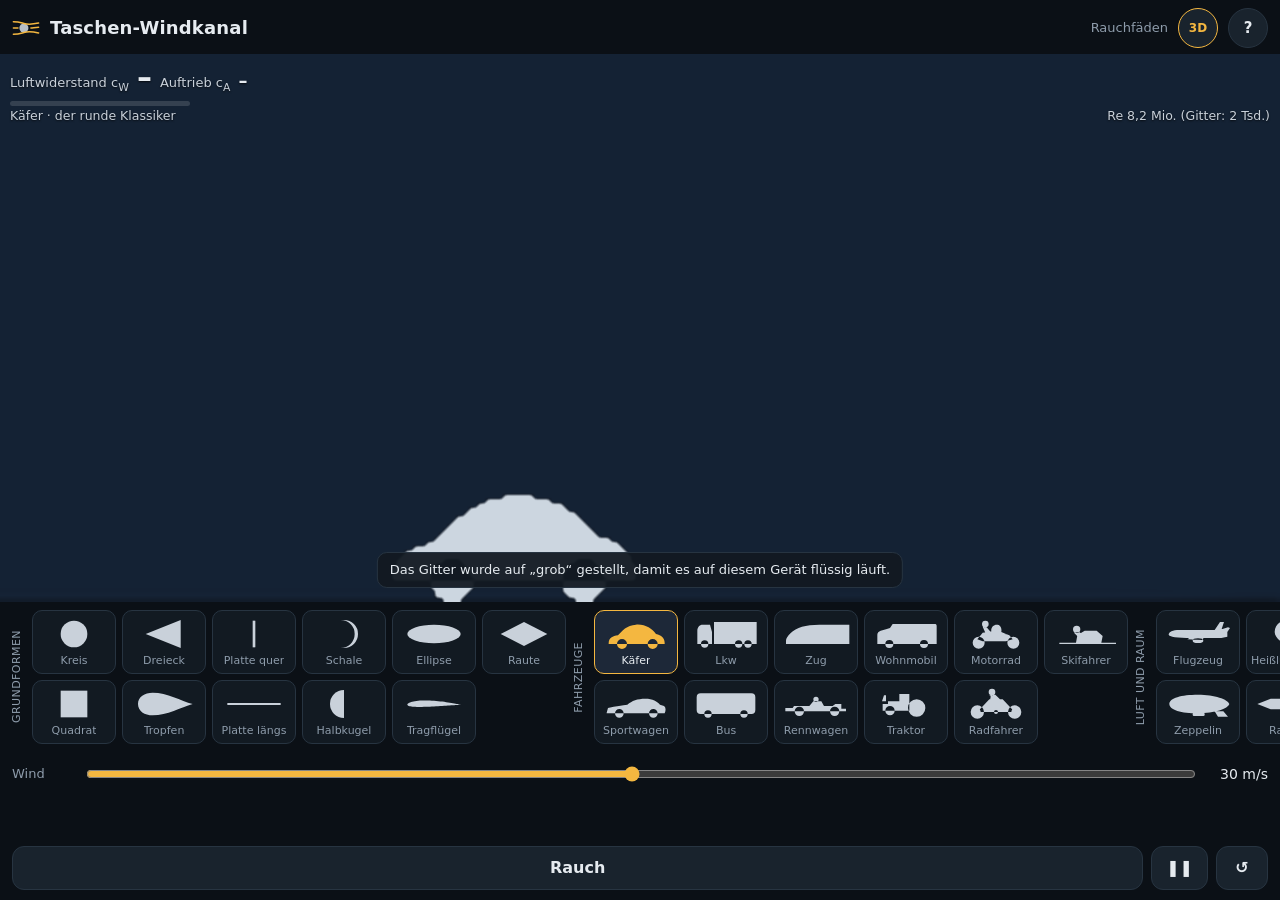
==== index.html @ af0b0d5a "Taschen-Windkanal: Strömung um 53 Beispielformen im Browser des Handys (Fassung 1) - Lattice-Boltzma" ====
<!doctype html>
<html lang="de">
<head>
<meta charset="utf-8">
<meta name="viewport" content="width=device-width, initial-scale=1, viewport-fit=cover, user-scalable=no">
<meta name="theme-color" content="#0b1016">
<meta name="apple-mobile-web-app-capable" content="yes">
<meta name="apple-mobile-web-app-status-bar-style" content="black-translucent">
<meta name="mobile-web-app-capable" content="yes">
<link rel="manifest" href="manifest.webmanifest">
<link rel="icon" href="icon.svg" type="image/svg+xml">
<link rel="apple-touch-icon" href="icon-180.png">
<title>Taschen-Windkanal</title>
<meta name="description" content="Windkanal fürs Handy: Strömung um Autos, Tiere, Flugzeuge und eigene Formen, gerechnet auf der Grafikkarte des Handys.">
<style>
:root {
  --panel: #121a22; --panel-2: #19232d; --line: #273441; --text: #e6ebf0; --muted: #8e9cab;
  --wind: #f4b740; --wind-ink: #2a1d05; --stage: #0b1016;
  --font: Bahnschrift, "DIN Alternate", "Barlow", "Segoe UI", system-ui, -apple-system, sans-serif;
  color-scheme: dark;
}
* { box-sizing: border-box; -webkit-tap-highlight-color: transparent; }
[hidden] { display: none !important; }
html, body { margin: 0; height: 100%; }
body {
  display: flex; flex-direction: column; background: var(--stage); color: var(--text);
  font: 400 15px/1.35 var(--font); font-variant-numeric: tabular-nums; overflow: hidden;
  padding: env(safe-area-inset-top) env(safe-area-inset-right) env(safe-area-inset-bottom) env(safe-area-inset-left);
  touch-action: manipulation;
}
button, input { font: inherit; color: inherit; }
button { cursor: pointer; }
:focus-visible { outline: 2px solid var(--wind); outline-offset: 2px; }

#top { display: flex; align-items: center; gap: 10px; padding: 8px 12px 6px; flex: none; }
.logo { width: 28px; height: 28px; color: #c9d1da; flex: none; }
#top h1 { margin: 0; font-size: 18px; font-weight: 600; letter-spacing: .01em; flex: 1; white-space: nowrap; }
.legend { color: var(--muted); font-size: 13px; white-space: nowrap; }
@media (max-width: 430px) { .legend { display: none; } }
.iconbtn { width: 40px; height: 40px; border-radius: 50%; border: 1px solid var(--line); background: var(--panel-2); display: grid; place-items: center; font-weight: 600; padding: 0; }
#btn3d { font-size: 12px; color: var(--wind); border-color: var(--wind); }

#stage { position: relative; flex: 1 1 auto; min-height: 150px; max-height: calc(100vw / 1.05); background: #0d141b; }
#gl { position: absolute; inset: 0; width: 100%; height: 100%; display: block; touch-action: none; }
#hud { position: absolute; left: 10px; top: 8px; right: 10px; pointer-events: none; text-shadow: 0 1px 2px rgba(0,0,0,.7); }
.hudrow { display: flex; align-items: baseline; gap: 8px; flex-wrap: wrap; }
.hudrow .lbl { color: #c9d1da; font-size: 13px; }
.hudrow b { font-size: 30px; font-weight: 600; line-height: 1; }
.hudrow b.small { font-size: 18px; }
.hudrow.sub { font-size: 12.5px; color: #c9d1da; margin-top: 2px; justify-content: space-between; }
#gauge { height: 5px; width: 180px; max-width: 48%; background: rgba(255,255,255,.14); border-radius: 3px; margin-top: 6px; overflow: hidden; }
#gauge i { display: block; height: 100%; width: 0; background: linear-gradient(90deg, #4fc3f7, var(--wind) 60%, #ef6c57); transition: width .4s; }
#drawbar { position: absolute; left: 10px; right: 10px; top: 8px; display: flex; gap: 8px; align-items: center; background: rgba(18,26,34,.9); border: 1px solid var(--line); border-radius: 12px; padding: 8px 10px; font-size: 13px; }
#drawbar span { flex: 1; color: #c9d1da; }
#toast { position: absolute; left: 50%; bottom: 14px; transform: translate(-50%, 20px); background: rgba(18,26,34,.95); border: 1px solid var(--line); border-radius: 10px; padding: 8px 12px; font-size: 13px; opacity: 0; transition: .25s; pointer-events: none; max-width: 90%; }
#toast.show { opacity: 1; transform: translate(-50%, 0); }

#gallery { flex: 0 1 auto; display: grid; grid-auto-flow: column; grid-template-rows: repeat(2, 64px); grid-auto-columns: max-content; gap: 6px; overflow-x: auto; overflow-y: hidden; padding: 8px 10px 6px; scrollbar-width: none; -webkit-overflow-scrolling: touch; align-content: start; }
@media (min-height: 760px) and (orientation: portrait) { #gallery { grid-template-rows: repeat(3, 64px); } }
#gallery::-webkit-scrollbar { display: none; }
#gallery .grp { grid-row: 1 / -1; writing-mode: vertical-rl; transform: rotate(180deg); color: var(--muted); font-size: 11px; letter-spacing: .04em; text-transform: uppercase; align-self: center; justify-self: center; width: 16px; }
#gallery button { width: 84px; height: 64px; border-radius: 10px; border: 1px solid var(--line); background: var(--panel); display: flex; flex-direction: column; align-items: center; justify-content: center; gap: 2px; padding: 4px 4px 3px; }
#gallery button svg { width: 70px; height: 36px; fill: #c9d1da; }
#gallery button span { font-size: 11px; color: var(--muted); white-space: nowrap; overflow: hidden; text-overflow: ellipsis; max-width: 100%; }
#gallery button[aria-pressed="true"] { border-color: var(--wind); background: #1d2838; }
#gallery button[aria-pressed="true"] svg { fill: var(--wind); }
#gallery button[aria-pressed="true"] span { color: var(--text); }
#gallery button.malen svg { width: 26px; height: 26px; margin: 5px 0 3px; }

#ctl { flex: none; padding: 4px 12px 10px; display: grid; gap: 6px; }
.row { display: flex; align-items: center; gap: 10px; }
.row label, .row > span:first-child { width: 64px; color: var(--muted); font-size: 13px; flex: none; }
.row .val { width: 62px; text-align: right; font-size: 14px; flex: none; }
input[type=range] { flex: 1; accent-color: var(--wind); height: 40px; margin: 0; }
.btns { display: flex; gap: 8px; }
.btns button { height: 44px; min-width: 52px; border-radius: 12px; border: 1px solid var(--line); background: var(--panel-2); font-size: 16px; font-weight: 600; padding: 0 14px; }
.btns button.wide { flex: 1; }
button.primary { background: var(--wind); color: var(--wind-ink); border: 0; border-radius: 10px; padding: 8px 14px; font-weight: 600; }
button.ghost { background: transparent; border: 1px solid var(--line); border-radius: 10px; padding: 8px 12px; }
.seg { display: inline-flex; border: 1px solid var(--line); border-radius: 10px; overflow: hidden; }
.seg button { border: 0; background: var(--panel-2); padding: 0 16px; height: 44px; }
.seg button[aria-pressed="true"] { background: var(--wind); color: var(--wind-ink); font-weight: 600; }

dialog { background: var(--panel); color: var(--text); border: 1px solid var(--line); border-radius: 14px; max-width: min(92vw, 520px); padding: 18px 18px 14px; }
dialog::backdrop { background: rgba(0,0,0,.6); }
dialog h2 { margin: 0 0 8px; font-size: 18px; outline: none; }
dialog { max-height: 90vh; overflow: auto; }
dialog p { margin: 8px 0; font-size: 14px; color: #c9d1da; }
dialog p.muted { color: var(--muted); font-size: 13px; }
dialog a { color: var(--wind); }
dialog .row { margin: 10px 0; }
dialog #helpClose { margin-top: 8px; width: 100%; height: 44px; }

#fatal { position: fixed; inset: 0; display: grid; place-content: center; background: var(--stage); padding: 24px; text-align: center; }

@media (orientation: landscape) and (max-height: 560px) {
  body { display: grid; grid-template-columns: 1fr 312px; grid-template-rows: auto 1fr auto; grid-template-areas: "top top" "stage gallery" "stage ctl"; }
  #top { grid-area: top; padding: 4px 12px; }
  #stage { grid-area: stage; min-height: 0; }
  #gallery { grid-area: gallery; display: flex; flex-wrap: wrap; overflow-y: auto; overflow-x: hidden; align-content: flex-start; min-height: 0; padding: 6px 8px; }
  #gallery .grp { display: none; }
  #gallery button { width: 92px; height: 60px; flex: none; }
  #stage { max-height: none; }
  #ctl { grid-area: ctl; padding-bottom: 8px; }
}

</style>
</head>
<body>
<header id="top">
  <svg class="logo" viewBox="0 0 40 40" aria-hidden="true">
    <circle cx="17" cy="20" r="6.5" fill="currentColor" opacity=".9"/>
    <path d="M2 11c8 0 11 1.5 15 2.6S28 15 38 13M2 29c8 0 11-1.5 15-2.6S28 25 38 27M2 20h6.5M27 20c3 0 6-1.2 11-1.2" fill="none" stroke="var(--wind)" stroke-width="2.2" stroke-linecap="round"/>
  </svg>
  <h1>Taschen-Windkanal</h1>
  <span id="legend" class="legend">Rauchfäden</span>
  <button id="btn3d" class="iconbtn" type="button" aria-label="In 3D rechnen (große Fassung)" title="Dieses Handy kann WebGPU: die große Fassung mit 3D-Modellen öffnen" hidden>3D</button>
  <button id="helpBtn" class="iconbtn" type="button" aria-label="Hilfe">?</button>
</header>

<div id="stage">
  <canvas id="gl"></canvas>
  <div id="hud">
    <div class="hudrow"><span class="lbl">Luftwiderstand c<sub>W</sub></span><b id="hudCw">–</b><span class="lbl">Auftrieb c<sub>A</sub></span><b id="hudCa" class="small">–</b></div>
    <div id="gauge" aria-hidden="true"><i></i></div>
    <div class="hudrow sub"><span id="hudName">–</span><span id="hudRe"></span></div>
  </div>
  <div id="drawbar" hidden>
    <span>Mit dem Finger ins Bild malen</span>
    <button id="drawClear" type="button" class="ghost">Löschen</button>
    <button id="drawDone" type="button" class="primary">Fertig</button>
  </div>
  <div id="toast" role="status"></div>
</div>

<div id="gallery" aria-label="Formen"></div>

<div id="ctl">
  <div class="row">
    <label for="speed">Wind</label>
    <input id="speed" type="range" min="1" max="60" step="1" value="30">
    <span id="speedV" class="val">30 m/s</span>
  </div>
  <div class="row" id="angleRow">
    <label for="angle">Neigung</label>
    <input id="angle" type="range" min="-30" max="30" step="1" value="0">
    <span id="angleV" class="val">0°</span>
  </div>
  <div class="btns">
    <button id="modeBtn" type="button" class="wide" aria-label="Darstellung wechseln">Rauch</button>
    <button id="playBtn" type="button" aria-label="Pause">❚❚</button>
    <button id="resetBtn" type="button" aria-label="Neu starten">↺</button>
  </div>
</div>

<dialog id="help">
  <h2 tabindex="-1" autofocus>Taschen-Windkanal</h2>
  <p>Der Wind kommt von links. Du siehst Rauchfäden, Geschwindigkeit, Druck oder Wirbel um die Form. Oben steht der Luftwiderstandsbeiwert c<sub>W</sub>: klein heißt windschnittig (Tropfen ≈ 0,1), groß heißt bremsend (Platte quer ≈ 2). Der Balken zeigt dasselbe als Maß.</p>
  <p>Gerechnet wird eine ebene Strömung (ein Querschnitt) mit der Lattice-Boltzmann-Methode auf der Grafikkarte deines Handys: wirkliche Zähigkeit der Luft, Wirbel kleiner als eine Zelle nach Smagorinsky. Die Beiwerte sind auf die Stirnhöhe bezogen (beim Tragflügel auf die Flügeltiefe) und gelten für den Querschnitt, nicht für den ganzen Körper; sie zeigen Unterschiede zwischen Formen gut, sind aber keine Messwerte. Der Einlass liegt ein Stück links außerhalb des Bilds.</p>
  <p>Wind: 1 bis 60 m/s. Bei frei schwebenden Formen lässt sich die Neigung einstellen. „Selber malen“: eigene Form mit dem Finger zeichnen, dann „Fertig“. ↺ startet die Rechnung neu.</p>
  <div class="row"><span>Gitter</span>
    <div id="gridSeg" class="seg" role="group"><button type="button" data-v="grob" aria-pressed="false">grob</button><button type="button" data-v="normal" aria-pressed="true">normal</button><button type="button" data-v="fein" aria-pressed="false">fein</button></div>
  </div>
  <p class="muted">Die große Fassung mit 3D-Modellen (WebGPU, für den PC; auf neuen Handys über den Knopf „3D“): <a href="https://fbw159.github.io/windkanal/">fbw159.github.io/windkanal</a></p>
  <button id="helpClose" type="button" class="primary">Schließen</button>
</dialog>

<div id="fatal" hidden>
  <h2>Das klappt hier leider nicht</h2>
  <p id="fatalText"></p>
</div>

<script>
/* Taschen-Windkanal – Strömung um Silhouetten im Browser, gerechnet auf der Grafikkarte des Handys.
   Lattice-Boltzmann D2Q9 in WebGL2 (läuft auf praktisch jedem Handy), Wirbelviskosität nach Smagorinsky,
   Stoß regularisiert, Wand als Rückprall, Rauchfäden als mitgeführter Farbstoff.
   Aufbau: Hilfsfunktionen, Formen, Rechenkern (WebGL), Bedienung. Eine einzige Datei, kein Server. */
'use strict';

const $ = (s) => document.querySelector(s);
const clamp = (v, a, b) => Math.min(b, Math.max(a, v));
const lerp = (a, b, t) => a + (b - a) * t;
const DEG = Math.PI / 180;
const NU_AIR = 1.5e-5;        // Zähigkeit der Luft in m²/s
const RHO_AIR = 1.204;        // Dichte der Luft in kg/m³
const U_LB = 0.1;             // Gitterwind (Zellen je Schritt)
const RAMP_STEPS = 400;       // sanfter Start: so viele Schritte, bis der Körper ganz dicht ist
const QS = new URLSearchParams(location.search);

// Zahl mit Komma, feste Nachkommastellen
function fmt(v, d = 0) {
  if (!Number.isFinite(v)) return '–';
  return v.toLocaleString('de-DE', { minimumFractionDigits: d, maximumFractionDigits: d });
}

// Farbtabellen (hex, 3 Byte je Stufe): turbo (Geschwindigkeit), coolwarm (Druck)
const LUT_VEL = '[base64]';
const LUT_PRES = '[base64]';
function lutBytes(hex) {
  const n = hex.length / 6, out = new Uint8Array(n * 4);
  for (let i = 0; i < n; i++) { out[i * 4] = parseInt(hex.substr(i * 6, 2), 16); out[i * 4 + 1] = parseInt(hex.substr(i * 6 + 2, 2), 16); out[i * 4 + 2] = parseInt(hex.substr(i * 6 + 4, 2), 16); out[i * 4 + 3] = 255; }
  return out;
}

// ---------- Beispielformen ----------
// Jede Form ist eine Silhouette als SVG-Pfad in einem Kasten von 200 × 100 (x nach rechts, y nach unten).
// Der Wind kommt von links, die Nase zeigt also nach links. Formen mit ground: true stehen auf dem Boden
// (die Unterkante des Pfads liegt dann auf dem Boden des Kanals). len: Länge in Metern (für die Reynoldszahl).
// Mehrere Teilpfade werden vereinigt (Füllregel nonzero, alle im selben Drehsinn gezeichnet).

const circ = (cx, cy, r) => `M${cx - r} ${cy}a${r} ${r} 0 1 0 ${2 * r} 0a${r} ${r} 0 1 0 ${-2 * r} 0Z`;
const rect = (x, y, w, h, r = 0) => r > 0
  ? `M${x + r} ${y}h${w - 2 * r}a${r} ${r} 0 0 1 ${r} ${r}v${h - 2 * r}a${r} ${r} 0 0 1 ${-r} ${r}h${-(w - 2 * r)}a${r} ${r} 0 0 1 ${-r} ${-r}v${-(h - 2 * r)}a${r} ${r} 0 0 1 ${r} ${-r}Z`
  : `M${x} ${y}h${w}v${h}h${-w}Z`;
const poly = (pts) => 'M' + pts.map(p => p.join(' ')).join('L') + 'Z';
const ell = (cx, cy, rx, ry) => `M${cx - rx} ${cy}a${rx} ${ry} 0 1 0 ${2 * rx} 0a${rx} ${ry} 0 1 0 ${-2 * rx} 0Z`;
// dicke Linie als Pfad (für Speichen, Rahmen, Leinen)
const bar = (x0, y0, x1, y1, w) => { const dx = x1 - x0, dy = y1 - y0, l = Math.hypot(dx, dy) || 1, nx = -dy / l * w / 2, ny = dx / l * w / 2; return poly([[x0 + nx, y0 + ny], [x1 + nx, y1 + ny], [x1 - nx, y1 - ny], [x0 - nx, y0 - ny]]); };

// NACA-4-Profil (Sehne von x0 bis x1 auf Höhe yc), Dicke t (Anteil), Wölbung m bei p
function naca(x0, x1, yc, t = 0.12, m = 0.02, p = 0.4, n = 40) {
  const c = x1 - x0, up = [], lo = [];
  for (let i = 0; i <= n; i++) {
    const xc = 0.5 - 0.5 * Math.cos(Math.PI * i / n);
    const yt = 5 * t * (0.2969 * Math.sqrt(xc) - 0.126 * xc - 0.3516 * xc * xc + 0.2843 * xc ** 3 - 0.1036 * xc ** 4);
    const ycam = xc < p ? m / (p * p) * (2 * p * xc - xc * xc) : m / ((1 - p) ** 2) * (1 - 2 * p + 2 * p * xc - xc * xc);
    const dyc = xc < p ? 2 * m / (p * p) * (p - xc) : 2 * m / ((1 - p) ** 2) * (p - xc);
    const th = Math.atan(dyc);
    up.push([x0 + c * (xc - yt * Math.sin(th)), yc - c * (ycam + yt * Math.cos(th))]);
    lo.push([x0 + c * (xc + yt * Math.sin(th)), yc - c * (ycam - yt * Math.cos(th))]);
  }
  return 'M' + up.map(q => q[0].toFixed(2) + ' ' + q[1].toFixed(2)).join('L') + 'L' + lo.reverse().map(q => q[0].toFixed(2) + ' ' + q[1].toFixed(2)).join('L') + 'Z';
}

const SHAPES = [
  // ---- Grundformen
  { id: 'kreis', name: 'Kreis', group: 'Grundformen', len: 1, path: circ(100, 50, 40) },
  { id: 'quadrat', name: 'Quadrat', group: 'Grundformen', len: 1, path: rect(60, 10, 80, 80) },
  { id: 'dreieck', name: 'Dreieck', group: 'Grundformen', len: 1, path: poly([[45, 50], [150, 8], [150, 92]]) },
  { id: 'tropfen', name: 'Tropfen', group: 'Grundformen', len: 1, info: 'die windschnittigste Form', path: 'M22 50C22 28 42 16 66 16C110 16 150 40 186 50C150 60 110 84 66 84C42 84 22 72 22 50Z' },
  { id: 'platte_quer', name: 'Platte quer', group: 'Grundformen', len: 1, path: rect(96, 10, 8, 80) },
  { id: 'platte_laengs', name: 'Platte längs', group: 'Grundformen', len: 2, path: rect(20, 47, 160, 6) },
  { id: 'schale', name: 'Schale', group: 'Grundformen', len: 1, info: 'offen gegen den Wind, wie ein Fallschirm', path: 'M100 8A42 42 0 0 1 100 92L90 92A34 34 0 0 0 90 8Z' },
  { id: 'kugelhaelfte', name: 'Halbkugel', group: 'Grundformen', len: 1, info: 'Rundung gegen den Wind', path: 'M100 8A42 42 0 0 0 100 92Z' },
  { id: 'ellipse', name: 'Ellipse', group: 'Grundformen', len: 2, path: ell(100, 50, 80, 28) },
  { id: 'fluegel', name: 'Tragflügel', group: 'Grundformen', len: 1.5, ref: 'len', info: 'NACA 2412, Beiwerte auf die Flügeltiefe bezogen', path: naca(20, 180, 52) },
  { id: 'raute', name: 'Raute', group: 'Grundformen', len: 1, path: poly([[30, 50], [100, 14], [170, 50], [100, 86]]) },
  // ---- Fahrzeuge
  { id: 'kaefer', name: 'Käfer', group: 'Fahrzeuge', len: 4.1, ground: true, info: 'der runde Klassiker',
    path: 'M18 78C18 62 30 56 46 54C58 40 72 24 100 22C128 20 148 34 160 50C176 54 186 62 186 76L186 80L18 80Z' + circ(58, 80, 15) + circ(150, 80, 15) },
  { id: 'sportwagen', name: 'Sportwagen', group: 'Fahrzeuge', len: 4.5, ground: true,
    path: 'M12 76L16 62C40 56 60 54 74 52C88 40 104 34 128 34C150 34 164 42 172 52L184 56C190 60 190 70 186 78L12 78Z' + circ(50, 78, 13) + circ(152, 78, 13) },
  { id: 'lkw', name: 'Lkw', group: 'Fahrzeuge', len: 16, ground: true, info: 'Fahrerhaus und Koffer mit Spalt',
    path: 'M14 80L14 40C14 30 20 22 30 22L52 22L58 44L58 80Z' + rect(64, 14, 128, 66) + circ(36, 80, 11) + circ(138, 80, 11) + circ(166, 80, 11) },
  { id: 'bus', name: 'Bus', group: 'Fahrzeuge', len: 12, ground: true, path: rect(12, 18, 176, 62, 12) + circ(46, 80, 11) + circ(154, 80, 11) },
  { id: 'zug', name: 'Zug', group: 'Fahrzeuge', len: 25, ground: true, info: 'die Nase eines Schnellzugs',
    path: 'M10 80L10 70C10 58 30 36 58 28C72 24 90 22 110 22L200 22L200 80Z' },
  { id: 'formel1', name: 'Rennwagen', group: 'Fahrzeuge', len: 5.5, ground: true,
    path: 'M8 72L8 62L30 62L34 56L80 56L92 42L116 42L124 56L150 56L158 50L176 50L176 64L190 64L190 72Z' + circ(50, 72, 14) + circ(156, 72, 14) + circ(100, 36, 8) },
  { id: 'wohnmobil', name: 'Wohnmobil', group: 'Fahrzeuge', len: 7, ground: true,
    path: 'M14 80L14 52C14 46 18 42 24 40L40 36L52 32L60 20L186 20C190 20 192 22 192 26L192 80Z' + circ(50, 80, 12) + circ(154, 80, 12) },
  { id: 'traktor', name: 'Traktor', group: 'Fahrzeuge', len: 4.5, ground: true,
    path: 'M30 70L30 50L46 50L46 42L80 42L80 20L110 20L110 70Z' + 'M28 42L34 24L40 24L40 42Z' + circ(52, 70, 14) + circ(132, 62, 26) },
  { id: 'motorrad', name: 'Motorrad', group: 'Fahrzeuge', len: 2.2, ground: true, info: 'mit geducktem Fahrer',
    path: circ(48, 76, 18) + circ(152, 76, 18) + 'M44 66L60 46L90 42L120 46L140 54L150 66L130 72L60 72Z' + 'M86 44C84 30 92 22 102 22C112 22 118 30 116 44L130 50L110 56L92 54Z' + circ(68, 20, 10) + 'M60 28L72 30L84 44L68 46Z' },
  { id: 'fahrrad', name: 'Radfahrer', group: 'Fahrzeuge', len: 1.8, ground: true,
    path: circ(44, 74, 20) + circ(44, 74, 10) + circ(156, 74, 20) + circ(156, 74, 10) + 'M44 74L80 36L120 36L156 74L100 74Z' + circ(100, 74, 6)
      + 'M84 42C80 30 86 24 96 26L112 48L104 52Z' + circ(88, 14, 10) + 'M80 24L98 22L112 36L100 44Z' },
  { id: 'skifahrer', name: 'Skifahrer', group: 'Fahrzeuge', len: 1.8, ground: true, info: 'in der Hocke',
    path: rect(20, 76, 170, 4) + 'M70 76L74 54L96 40L132 40L150 56L146 76Z' + circ(72, 36, 11) + 'M64 46L80 44L92 54L76 58Z' },
  // ---- Luft und Raum
  { id: 'flugzeug', name: 'Flugzeug', group: 'Luft und Raum', len: 38, info: 'Seitenansicht eines Verkehrsflugzeugs',
    path: 'M12 52C12 44 24 38 44 38L164 38L190 30L196 32L188 44L188 58L170 62L80 62C40 62 12 58 12 52Z' + 'M150 38L166 14L178 14L170 38Z' + 'M80 58L120 58L112 68L68 66Z' + ell(100, 70, 16, 7) },
  { id: 'zeppelin', name: 'Zeppelin', group: 'Luft und Raum', len: 75, path: 'M14 50C14 32 50 22 100 22C150 22 190 36 194 50C190 64 150 78 100 78C50 78 14 68 14 50Z' + 'M150 72L176 72L190 88L160 88Z' + rect(84, 76, 36, 10, 4) },
  { id: 'ballon', name: 'Heißluftballon', group: 'Luft und Raum', len: 20, path: 'M60 44C60 20 80 8 100 8C120 8 140 20 140 44C140 62 116 76 108 84L92 84C84 76 60 62 60 44Z' + rect(90, 90, 20, 10) + bar(94, 84, 92, 90, 2) + bar(106, 84, 108, 90, 2) },
  { id: 'rakete', name: 'Rakete', group: 'Luft und Raum', len: 50, path: 'M8 50L48 34L150 34L150 66L48 66Z' + 'M140 34L170 20L180 20L164 34L164 66L180 80L170 80L140 66Z' },
  { id: 'papierflieger', name: 'Papierflieger', group: 'Luft und Raum', len: 0.3, path: poly([[12, 54], [188, 26], [120, 58], [150, 72], [118, 62], [100, 76]]) },
  { id: 'shuttle', name: 'Raumfähre', group: 'Luft und Raum', len: 37, path: 'M16 48C16 40 30 34 50 34L150 34L160 42L176 42L176 60L50 64C30 64 16 58 16 48Z' + 'M120 34L150 10L162 10L160 34Z' + 'M70 60L160 56L170 70L60 68Z' },
  { id: 'ufo', name: 'Ufo', group: 'Luft und Raum', len: 12, path: ell(100, 56, 92, 16) + 'M62 52C62 36 78 28 100 28C122 28 138 36 138 52Z' },
  { id: 'drachen', name: 'Drachen', group: 'Luft und Raum', len: 1, info: 'Lenkdrachen, quer im Wind', path: poly([[60, 8], [120, 50], [60, 92], [40, 50]]) },
  { id: 'schirm', name: 'Regenschirm', group: 'Luft und Raum', len: 1.1, info: 'im Sturm, Rundung voraus', path: 'M22 50C22 24 44 10 74 10L76 90C44 90 22 76 22 50Z' + rect(76, 46, 110, 6) + 'M186 46a7 7 0 0 1 0 14L180 60L180 52L186 52Z' },
  // ---- Tiere
  { id: 'delfin', name: 'Delfin', group: 'Tiere', len: 2.5, path: 'M8 50C14 44 30 40 44 40C60 26 90 20 120 24C150 28 170 40 178 50L190 36L196 40L188 54L196 68L190 72L178 60C168 70 140 80 110 80C80 80 54 70 44 60C30 62 14 58 8 50Z' + 'M86 24L100 8L112 10L108 26Z' + 'M70 68L84 84L92 82L84 66Z' },
  { id: 'hai', name: 'Hai', group: 'Tiere', len: 4, path: 'M10 50C26 36 60 30 100 30C140 30 164 40 172 50C164 60 140 70 100 70C60 70 26 64 10 50Z' + 'M80 30L96 6L112 10L108 30Z' + 'M166 46L192 20L196 26L186 50L196 76L190 80L166 56Z' + 'M66 66L74 86L86 84L80 68Z' },
  { id: 'fisch', name: 'Fisch', group: 'Tiere', len: 0.4, path: 'M10 50C30 28 70 22 104 24C130 26 148 36 156 50C148 64 130 74 104 76C70 78 30 72 10 50Z' + 'M150 50L190 26L182 50L190 74Z' + 'M72 26L84 10L100 12L96 28Z' },
  { id: 'pinguin', name: 'Pinguin', group: 'Tiere', len: 1.1, ground: true, info: 'steht im Wind', path: 'M80 80C70 70 68 50 72 36C76 18 90 8 108 8C126 8 136 20 134 34L140 36L146 42L136 44C136 56 140 72 134 80Z' + 'M72 30L56 32L72 36Z' + rect(78, 80, 24, 10, 3) + rect(110, 80, 24, 10, 3) },
  { id: 'moewe', name: 'Möwe', group: 'Tiere', len: 1.2, info: 'im Gleitflug', path: 'M8 48L30 40L92 44L170 50L196 46L172 56L96 56L30 54Z' + 'M60 46L52 22L60 10L80 12L96 44Z' + 'M100 56L96 72L108 86L124 84L128 56Z' },
  { id: 'katze', name: 'Katze', group: 'Tiere', len: 0.5, ground: true, info: 'sitzt und schaut in den Wind', path: 'M44 80L48 56C50 40 60 30 76 28L72 16L86 22L98 22L112 14L110 30C122 36 128 48 130 60C132 70 136 80 148 80L172 80C180 80 186 72 182 64L176 64C178 70 174 74 168 74L160 74C154 60 150 46 148 40L150 80Z' },
  { id: 'dackel', name: 'Dackel', group: 'Tiere', len: 0.9, ground: true, path: 'M10 46C18 36 32 36 44 42L58 50L150 50C170 50 182 46 190 36L196 40C190 54 174 62 150 62L60 62L60 80L50 80L50 64L44 64L44 80L34 80L34 60C24 58 14 54 10 46Z' + 'M136 62L136 80L146 80L146 62Z' + 'M160 62L160 80L170 80L170 62Z' + 'M12 48L6 62L14 62Z' },
  { id: 'elefant', name: 'Elefant', group: 'Tiere', len: 6, ground: true, path: 'M18 46C18 34 34 26 50 28C60 10 90 6 120 10C150 14 176 30 180 50C182 62 176 70 170 72L170 80L154 80L154 70L128 70L128 80L112 80L112 70L80 70L80 80L64 80L64 68C52 68 44 60 40 54L40 80L30 80L30 66C22 62 18 54 18 46Z' + 'M12 40C4 42 2 54 10 56L16 50Z' },
  { id: 'schildkroete', name: 'Schildkröte', group: 'Tiere', len: 0.6, ground: true, path: 'M40 70C40 44 70 26 110 26C150 26 180 44 180 70Z' + 'M14 62C14 54 26 50 40 56L44 70L26 72C18 72 14 68 14 62Z' + rect(60, 70, 22, 10, 4) + rect(140, 70, 22, 10, 4) + 'M176 66L196 60L190 72Z' },
  { id: 'ente', name: 'Ente', group: 'Tiere', len: 0.5, ground: true, info: 'schwimmt gegen den Wind', path: 'M40 80C36 68 46 56 72 54L140 54C166 54 184 60 190 70L196 80Z' + 'M60 54C58 36 66 26 80 26C92 26 100 34 98 50L94 56L70 58Z' + 'M66 36L40 42L66 46Z' },
  // ---- Gebäude und Dinge
  { id: 'haus', name: 'Haus', group: 'Gebäude und Dinge', len: 10, ground: true, path: 'M40 80L40 50L100 16L160 50L160 80Z' + rect(126, 22, 12, 24) },
  { id: 'kirche', name: 'Kirche', group: 'Gebäude und Dinge', len: 30, ground: true, path: 'M24 80L24 40L48 6L72 40L72 80Z' + 'M72 80L72 46L130 26L188 46L188 80Z' },
  { id: 'baum', name: 'Baum', group: 'Gebäude und Dinge', len: 12, ground: true, path: circ(100, 36, 30) + circ(76, 50, 20) + circ(126, 48, 22) + rect(92, 60, 16, 20) },
  { id: 'turm', name: 'Turm', group: 'Gebäude und Dinge', len: 60, ground: true, info: 'Schornstein oder Hochhaus', path: rect(86, 4, 28, 76) },
  { id: 'bruecke', name: 'Brücke', group: 'Gebäude und Dinge', len: 20, info: 'Brückenquerschnitt, Wind von der Seite', path: poly([[20, 40], [180, 40], [190, 60], [10, 60]]) + rect(16, 30, 4, 10) + rect(180, 30, 4, 10) },
  { id: 'flasche', name: 'Flasche', group: 'Gebäude und Dinge', len: 0.3, path: 'M10 42L44 42C56 42 64 32 80 30L160 30C176 30 190 38 190 50C190 62 176 70 160 70L80 70C64 68 56 58 44 58L10 58Z' },
  { id: 'ei', name: 'Ei', group: 'Gebäude und Dinge', len: 0.06, info: 'Spitze voraus', path: 'M20 50C20 30 44 16 80 16C130 16 180 30 180 50C180 70 130 84 80 84C44 84 20 70 20 50Z' },
  { id: 'banane', name: 'Banane', group: 'Gebäude und Dinge', len: 0.2, path: 'M14 60C40 22 120 10 186 30L190 40C130 30 60 44 26 74Z' },
  { id: 'tasse', name: 'Tasse', group: 'Gebäude und Dinge', len: 0.1, ground: true, path: 'M50 24L150 24L144 80L56 80Z' + 'M150 36C176 36 180 70 150 70L150 62C168 62 166 44 150 44Z' },
  { id: 'pilz', name: 'Pilz', group: 'Gebäude und Dinge', len: 0.2, ground: true, path: 'M36 46C36 22 66 8 100 8C134 8 164 22 164 46C164 52 158 54 150 54L50 54C42 54 36 52 36 46Z' + 'M84 54L116 54L112 80L88 80Z' },
  { id: 'korken', name: 'Korken', group: 'Gebäude und Dinge', len: 0.05, path: 'M30 30L120 30C150 24 180 24 180 50C180 76 150 76 120 70L30 70Z' },
  { id: 'kegel', name: 'Kegel', group: 'Gebäude und Dinge', len: 0.4, ground: true, info: 'Verkehrshütchen', path: poly([[86, 10], [114, 10], [136, 72], [64, 72]]) + rect(50, 72, 100, 8) },
];

// ---------- Rechenkern: Lattice-Boltzmann D2Q9 in WebGL2 ----------
// Zustand in drei Texturen je Satz (Ping-Pong): T0 = (f0 f1 f2 f3), T1 = (f4 f5 f6 f7), T2 = (f8, rho-1, ux, uy).
// Gespeichert werden die Verteilungen nach dem Stoß; das Strömen passiert beim Lesen der Nachbarn (Ziehen).
// Dazu eine Maske (fest/frei), ein Farbstofffeld (Rauch) und ein Kraftfeld (Impulsaustausch an der Wand),
// das über eine Kette von Halbierungen aufsummiert und einmal je Bild ausgelesen wird.

const VS = `#version 300 es
precision highp float;
const vec2 Q[3] = vec2[3](vec2(-1.0, -1.0), vec2(3.0, -1.0), vec2(-1.0, 3.0));
void main() { gl_Position = vec4(Q[gl_VertexID], 0.0, 1.0); }`;

// Gitterrichtungen D2Q9: 0 Ruhe, 1 +x, 2 +y, 3 -x, 4 -y, 5 (+,+), 6 (-,+), 7 (-,-), 8 (+,-)
const D2Q9_HEAD = `#version 300 es
precision highp float;
precision highp int;
precision highp sampler2D;
const ivec2 C[9] = ivec2[9](ivec2(0,0), ivec2(1,0), ivec2(0,1), ivec2(-1,0), ivec2(0,-1), ivec2(1,1), ivec2(-1,1), ivec2(-1,-1), ivec2(1,-1));
const float W[9] = float[9](4.0/9.0, 1.0/9.0, 1.0/9.0, 1.0/9.0, 1.0/9.0, 1.0/36.0, 1.0/36.0, 1.0/36.0, 1.0/36.0);
const int OPP[9] = int[9](0, 3, 4, 1, 2, 7, 8, 5, 6);
const int MIRY[9] = int[9](0, 1, 4, 3, 2, 8, 7, 6, 5);
float feq(int i, float rho, vec2 u) {
  float cu = float(C[i].x) * u.x + float(C[i].y) * u.y;
  return W[i] * rho * (1.0 + 3.0 * cu + 4.5 * cu * cu - 1.5 * dot(u, u));
}
`;

const FS_STEP = D2Q9_HEAD + `
uniform sampler2D t0; uniform sampler2D t1; uniform sampler2D t2; uniform sampler2D mask;
uniform ivec2 N;
uniform float tau0;     // Relaxationszeit aus der Zähigkeit
uniform float uin;      // Einlassgeschwindigkeit (Gitter)
uniform float csm;      // Smagorinsky-Konstante
uniform int ground;     // 1: Boden unten haftet (Fahrzeuge, Gebäude), 0: glatte Wand
uniform float spongeIn; // Länge der Dämpfungszone am Einlass (Zellen)
uniform float spongeOut;// ... am Auslass
uniform float spongeWall;// ... an Decke und Boden
uniform float beta;     // Dichtheit des Körpers beim Start (0 durchlässig … 1 fest)
layout(location = 0) out vec4 o0;
layout(location = 1) out vec4 o1;
layout(location = 2) out vec4 o2;
layout(location = 3) out vec4 o3;
float fetchF(int i, ivec2 p) {
  if (i < 4) return texelFetch(t0, p, 0)[i];
  if (i < 8) return texelFetch(t1, p, 0)[i - 4];
  return texelFetch(t2, p, 0).x;
}
bool isSolid(ivec2 p) { return texelFetch(mask, p, 0).r > 0.5; }
void main() {
  ivec2 p = ivec2(gl_FragCoord.xy);
  bool solidP = isSolid(p);
  if (solidP && beta >= 1.0) {
    // feste Zelle: Ruhe (so startet sie sauber, falls sie wieder frei wird)
    o0 = vec4(W[0], W[1], W[2], W[3]); o1 = vec4(W[4], W[5], W[6], W[7]); o2 = vec4(W[8], 0.0, 0.0, 0.0); o3 = vec4(0.0);
    return;
  }
  // Sanfter Start (beta < 1): Der Körper ist zunächst durchlässig und wird über einige hundert Schritte dicht
  // (teilweiser Rückprall in den Körperzellen). Ein schlagartig auftauchender Körper würde einen Druckstoß
  // vom Zehnfachen des Staudrucks auslösen, der lange durch den Kanal liefe.
  float f[9];
  vec2 F = vec2(0.0);
  int wallBits = 0;
  if (p.x == 0) {
    // Einlass: Wind vorgegeben, Dichte von der Nachbarzelle (Gleichgewicht)
    float rin = 1.0 + texelFetch(t2, ivec2(1, p.y), 0).y;
    for (int i = 0; i < 9; i++) f[i] = feq(i, rin, vec2(uin, 0.0));
  } else if (p.x == N.x - 1) {
    // Auslass: Druck vorgegeben (Dichte 1), Geschwindigkeit von der Nachbarzelle; das verankert den Druck im Kanal
    vec2 uo = texelFetch(t2, ivec2(N.x - 2, p.y), 0).zw;
    for (int i = 0; i < 9; i++) f[i] = feq(i, 1.0, uo);
  } else {
    for (int i = 0; i < 9; i++) {
      ivec2 n = p - C[i];
      int j = i;
      if (n.y < 0) {
        if (ground == 1) { f[i] = fetchF(OPP[i], p); wallBits |= (1 << i); continue; }   // Boden haftet: Rückprall
        n.y = 0; j = MIRY[i];                                                   // glatte Wand: Spiegelung
      }
      if (n.y >= N.y) { n.y = N.y - 1; j = MIRY[i]; }                           // Decke: Spiegelung
      if (beta >= 1.0 && isSolid(n)) {
        f[i] = fetchF(OPP[i], p);                                               // Wand: Rückprall an der halben Zelle
        F += 2.0 * (f[i] - W[i]) * vec2(C[OPP[i]]);                             // Impuls an die Wand (ohne den Ruhedruck,
                                                                                // der sich nur bei geschlossenen Körpern aufhebt; Räder auf dem Boden sind offen)
        wallBits |= (1 << i);
        continue;
      }
      f[i] = fetchF(j, n);
    }
    // Eingeklemmte Richtungspaare (Spalt von einer Zelle, etwa Reifen am Boden): beide Verteilungen mitteln, sonst
    // schwingt der Impuls dort jeden Schritt hin und her
    for (int i = 1; i < 3; i++) {
      int o = OPP[i];
      if ((wallBits & (1 << i)) != 0 && (wallBits & (1 << o)) != 0) { float m = 0.5 * (f[i] + f[o]); F -= vec2(C[i]) * (m - f[i]); F += vec2(C[i]) * (m - f[o]); f[i] = m; f[o] = m; }
    }
    if ((wallBits & 32) != 0 && (wallBits & 128) != 0) { float m = 0.5 * (f[5] + f[7]); F -= vec2(C[5]) * (m - f[5]); F += vec2(C[5]) * (m - f[7]); f[5] = m; f[7] = m; }
    if ((wallBits & 64) != 0 && (wallBits & 256) != 0) { float m = 0.5 * (f[6] + f[8]); F -= vec2(C[6]) * (m - f[6]); F += vec2(C[6]) * (m - f[8]); f[6] = m; f[8] = m; }
  }
  float rho = 0.0; vec2 m = vec2(0.0);
  for (int i = 0; i < 9; i++) { rho += f[i]; m += f[i] * vec2(C[i]); }
  rho = max(rho, 0.2);
  vec2 u = m / rho;
  float um = length(u);
  if (um > 0.4) u *= 0.4 / um;
  // Nichtgleichgewicht und Spannungstensor
  float e[9]; float pxx = 0.0, pyy = 0.0, pxy = 0.0;
  for (int i = 0; i < 9; i++) {
    e[i] = feq(i, rho, u);
    float d = f[i] - e[i];
    pxx += d * float(C[i].x * C[i].x); pyy += d * float(C[i].y * C[i].y); pxy += d * float(C[i].x * C[i].y);
  }
  // Smagorinsky: Wirbelviskosität aus dem Nichtgleichgewicht
  float pn = sqrt(pxx * pxx + pyy * pyy + 2.0 * pxy * pxy);
  float tau = 0.5 * (tau0 + sqrt(tau0 * tau0 + 18.0 * 1.4142136 * csm * csm * pn / rho));
  // Dämpfungszonen an beiden Enden: Dort werden Dichte (und am Einlass auch die Geschwindigkeit) sanft auf den
  // Sollzustand gezogen, damit Druckwellen vom Start und von Wirbeln nicht hin und her laufen; vor dem Auslass wird
  // außerdem das Nichtgleichgewicht stärker geglättet (Wirbel klingen ab, statt an der Wand zu reflektieren).
  // Die Einlasszone liegt im verdeckten Vorlauf, die Auslasszone ist schmal.
  float sIn = max(0.0, 1.0 - float(p.x) / spongeIn);
  float sOut = max(0.0, 1.0 - float(N.x - 1 - p.x) / spongeOut);
  // Decke und (bei freien Formen) Boden dämpfen nur den Druck: Querwellen laufen sonst endlos zwischen den Wänden
  float sWall = max(0.0, 1.0 - float(N.y - 1 - p.y) / spongeWall);
  if (ground == 0) sWall = max(sWall, max(0.0, 1.0 - float(p.y) / spongeWall));
  float om1 = (1.0 - 1.0 / tau) * (1.0 - 0.9 * sOut * sOut);
  // Lange Druckwellen (Kanallänge) kann keine Zone schlucken; sie werden überall ganz schwach gedämpft (Zeitmaß 500 Schritte),
  // das verfälscht die Strömung um weniger als ein Prozent
  float sigma = max(max(0.1 * sIn * sIn, 0.1 * sOut * sOut), 0.3 * sWall * sWall) + 0.002;
  float rhoT = 1.0;
  vec2 uT = sIn > 0.0 ? mix(u, vec2(uin, 0.0), sIn * sIn) : u;
  float g[9];
  for (int i = 0; i < 9; i++) {
    // regularisiert: nur der Spannungsanteil des Nichtgleichgewichts bleibt
    float cx = float(C[i].x), cy = float(C[i].y);
    float q = (cx * cx - 1.0 / 3.0) * pxx + (cy * cy - 1.0 / 3.0) * pyy + 2.0 * cx * cy * pxy;
    g[i] = e[i] + om1 * W[i] * 4.5 * q;
    if (sigma > 0.0) g[i] -= sigma * (e[i] - feq(i, rhoT, uT));
  }
  if (solidP) {
    // durchlässiger Körper beim Start: Anteil beta wird zurückgeworfen; die Kraft ist der dabei abgegebene Impuls
    float h[9];
    for (int i = 0; i < 9; i++) h[i] = mix(g[i], g[OPP[i]], beta);
    for (int i = 0; i < 9; i++) g[i] = h[i];
    F = 2.0 * beta * m;
    u = vec2(0.0); um = 0.0;
  }
  o0 = vec4(g[0], g[1], g[2], g[3]);
  o1 = vec4(g[4], g[5], g[6], g[7]);
  o2 = vec4(g[8], rho - 1.0, u);
  o3 = vec4(F, um, 0.0);
}`;

// Anfangszustand: Gleichgewicht mit Wind überall (feste Zellen in Ruhe)
const FS_INIT = D2Q9_HEAD + `
uniform sampler2D mask; uniform float uin;
layout(location = 0) out vec4 o0; layout(location = 1) out vec4 o1; layout(location = 2) out vec4 o2; layout(location = 3) out vec4 o3;
void main() {
  ivec2 p = ivec2(gl_FragCoord.xy);
  vec2 u = vec2(uin, 0.0);   // auch in den Körperzellen: beim sanften Start sind sie zunächst durchlässig
  o0 = vec4(feq(0, 1.0, u), feq(1, 1.0, u), feq(2, 1.0, u), feq(3, 1.0, u));
  o1 = vec4(feq(4, 1.0, u), feq(5, 1.0, u), feq(6, 1.0, u), feq(7, 1.0, u));
  o2 = vec4(feq(8, 1.0, u), 0.0, u);
  o3 = vec4(0.0);
}`;

// Rauch: Farbstoff mit der Strömung mitführen (rückwärts verfolgen), am Einlass in Fäden einspeisen
const FS_DYE = `#version 300 es
precision highp float; precision highp sampler2D;
uniform sampler2D dye; uniform sampler2D t2; uniform sampler2D mask;
uniform vec2 N; uniform float dt; uniform float decay; uniform float spacing; uniform float phase;
out vec4 o;
void main() {
  ivec2 ip = ivec2(gl_FragCoord.xy);
  if (texelFetch(mask, ip, 0).r > 0.5) { o = vec4(0.0); return; }
  vec2 u = texelFetch(t2, ip, 0).zw;
  vec2 src = (gl_FragCoord.xy - u * dt) / N;
  float d = texture(dye, src).r * decay;
  float yy = mod(gl_FragCoord.y + phase, spacing);
  if (gl_FragCoord.x < 3.0 && yy < 1.0) d = 1.0;
  o = vec4(d, 0.0, 0.0, 1.0);
}`;

// Summen: je 2×2 Zellen zusammenfassen (Kraft summieren, Geschwindigkeit: Größtwert)
const FS_REDUCE = `#version 300 es
precision highp float; precision highp sampler2D;
uniform sampler2D src;
out vec4 o;
void main() {
  ivec2 p = ivec2(gl_FragCoord.xy) * 2, hi = textureSize(src, 0) - 1;   // am Rand (ungerade Größen) nicht über die Textur hinauslesen
  vec4 a = texelFetch(src, p, 0), b = texelFetch(src, min(p + ivec2(1, 0), hi), 0), c = texelFetch(src, min(p + ivec2(0, 1), hi), 0), d = texelFetch(src, min(p + ivec2(1, 1), hi), 0);
  o = vec4(a.xy + b.xy + c.xy + d.xy, max(max(a.z, b.z), max(c.z, d.z)), 0.0);
}`;

// Bild: Feld einfärben, Modell zeichnen, Rauch darüber
const FS_DRAW = `#version 300 es
precision highp float; precision highp sampler2D;
uniform sampler2D t2; uniform sampler2D mask; uniform sampler2D dye; uniform sampler2D lutV; uniform sampler2D lutP;
uniform vec2 N; uniform vec2 view;   // view: Bildgröße in Pixeln
uniform int mode;                    // 0 Rauch, 1 Geschwindigkeit, 2 Druck, 3 Wirbel
uniform float uin; uniform float pref; uniform float wscale;
uniform float x0;                    // verdeckter Vorlauf: das Bild beginnt bei dieser Zelle
out vec4 o;
vec4 fetch(ivec2 p) { p = clamp(p, ivec2(0), ivec2(N) - 1); return texelFetch(t2, p, 0); }
vec4 bil(vec2 q) {   // bilinear aus Zellmitten
  vec2 g = q - 0.5; ivec2 i = ivec2(floor(g)); vec2 f = g - vec2(i);
  return mix(mix(fetch(i), fetch(i + ivec2(1, 0)), f.x), mix(fetch(i + ivec2(0, 1)), fetch(i + ivec2(1, 1)), f.x), f.y);
}
float solidAt(vec2 q) { return texture(mask, q / N).r; }
void main() {
  vec2 q = vec2(x0, 0.0) + gl_FragCoord.xy / view * vec2(N.x - x0, N.y);   // Gitterkoordinate (Zellen)
  vec4 m = bil(q);
  vec2 u = m.zw;
  vec3 col;
  if (mode == 0) {
    float s = length(u) / (2.2 * uin);
    col = mix(vec3(0.055, 0.075, 0.105), vec3(0.11, 0.20, 0.32), clamp(s, 0.0, 1.0));
  } else if (mode == 1) {
    float s = clamp(length(u) / (2.2 * uin), 0.0, 1.0);
    col = texture(lutV, vec2(s, 0.5)).rgb;
  } else if (mode == 2) {
    float cp = (m.y - pref) / 3.0 / (0.5 * uin * uin);
    float s = 0.5 + 0.5 * sign(cp) * pow(min(abs(cp), 1.0), 0.7);
    col = texture(lutP, vec2(s, 0.5)).rgb;
  } else {
    // Wirbelstärke, über 3×3 Zellen geglättet (sonst flimmert das Gitterrauschen)
    float w = 0.0;
    for (int j = -1; j <= 1; j++) for (int i = -1; i <= 1; i++) {
      ivec2 c = ivec2(q) + ivec2(i, j);
      w += (fetch(c + ivec2(1, 0)).w - fetch(c - ivec2(1, 0)).w) - (fetch(c + ivec2(0, 1)).z - fetch(c - ivec2(0, 1)).z);
    }
    float s = clamp(w / 9.0 * wscale / uin, -1.0, 1.0);
    vec3 neg = vec3(0.15, 0.45, 0.95), pos = vec3(0.98, 0.42, 0.2), mid = vec3(0.09, 0.11, 0.14);
    col = s < 0.0 ? mix(mid, neg, pow(-s, 0.6)) : mix(mid, pos, pow(s, 0.6));
  }
  if (mode == 0 || mode == 1) {
    float d = texture(dye, q / N).r;
    col = mix(col, vec3(0.95, 0.96, 0.98), clamp(d * 0.95, 0.0, 1.0));
  }
  // Modell: hellgrau mit weichem Rand
  float sd = 0.0;
  for (int k = 0; k < 4; k++) { vec2 e = vec2(k == 0 ? 0.5 : k == 1 ? -0.5 : 0.0, k == 2 ? 0.5 : k == 3 ? -0.5 : 0.0); sd += solidAt(q + e); }
  sd *= 0.25;
  col = mix(col, vec3(0.80, 0.84, 0.88), smoothstep(0.2, 0.8, sd));
  o = vec4(col, 1.0);
}`;

class Lbm {
  constructor(canvas) {
    const gl = canvas.getContext('webgl2', { antialias: false, alpha: false, preserveDrawingBuffer: false, powerPreference: 'high-performance' });
    if (!gl) throw new Error('Kein WebGL2. Dieses Gerät oder dieser Browser kann die Rechnung nicht ausführen.');
    if (!gl.getExtension('EXT_color_buffer_float')) throw new Error('Die Grafikkarte kann keine Fließkomma-Texturen (EXT_color_buffer_float). Bitte einen anderen Browser versuchen.');
    this.gl = gl; this.canvas = canvas;
    this.P = {
      step: this.program(FS_STEP), init: this.program(FS_INIT), dye: this.program(FS_DYE), reduce: this.program(FS_REDUCE), draw: this.program(FS_DRAW),
    };
    this.vao = gl.createVertexArray();
    this.lutV = this.lutTexture(lutBytes(LUT_VEL)); this.lutP = this.lutTexture(lutBytes(LUT_PRES));
    this.steps = 0;
  }
  program(fs) {
    const gl = this.gl, sh = (type, src) => { const s = gl.createShader(type); gl.shaderSource(s, src); gl.compileShader(s); if (!gl.getShaderParameter(s, gl.COMPILE_STATUS)) throw new Error('Shader: ' + gl.getShaderInfoLog(s)); return s; };
    const p = gl.createProgram(); gl.attachShader(p, sh(gl.VERTEX_SHADER, VS)); gl.attachShader(p, sh(gl.FRAGMENT_SHADER, fs)); gl.linkProgram(p);
    if (!gl.getProgramParameter(p, gl.LINK_STATUS)) throw new Error('Programm: ' + gl.getProgramInfoLog(p));
    const u = {}; const n = gl.getProgramParameter(p, gl.ACTIVE_UNIFORMS);
    for (let i = 0; i < n; i++) { const info = gl.getActiveUniform(p, i); u[info.name] = gl.getUniformLocation(p, info.name); }
    return { p, u };
  }
  lutTexture(bytes) {
    const gl = this.gl, t = gl.createTexture(); gl.bindTexture(gl.TEXTURE_2D, t);
    gl.texImage2D(gl.TEXTURE_2D, 0, gl.RGBA8, bytes.length / 4, 1, 0, gl.RGBA, gl.UNSIGNED_BYTE, bytes);
    gl.texParameteri(gl.TEXTURE_2D, gl.TEXTURE_MIN_FILTER, gl.LINEAR); gl.texParameteri(gl.TEXTURE_2D, gl.TEXTURE_MAG_FILTER, gl.LINEAR);
    gl.texParameteri(gl.TEXTURE_2D, gl.TEXTURE_WRAP_S, gl.CLAMP_TO_EDGE); gl.texParameteri(gl.TEXTURE_2D, gl.TEXTURE_WRAP_T, gl.CLAMP_TO_EDGE);
    return t;
  }
  tex(w, h, ifmt, fmt, type, filter) {
    const gl = this.gl, t = gl.createTexture(); gl.bindTexture(gl.TEXTURE_2D, t);
    gl.texStorage2D(gl.TEXTURE_2D, 1, ifmt, w, h);
    gl.texParameteri(gl.TEXTURE_2D, gl.TEXTURE_MIN_FILTER, filter); gl.texParameteri(gl.TEXTURE_2D, gl.TEXTURE_MAG_FILTER, filter);
    gl.texParameteri(gl.TEXTURE_2D, gl.TEXTURE_WRAP_S, gl.CLAMP_TO_EDGE); gl.texParameteri(gl.TEXTURE_2D, gl.TEXTURE_WRAP_T, gl.CLAMP_TO_EDGE);
    return t;
  }
  fbo(texs) {
    const gl = this.gl, f = gl.createFramebuffer(); gl.bindFramebuffer(gl.FRAMEBUFFER, f);
    texs.forEach((t, i) => gl.framebufferTexture2D(gl.FRAMEBUFFER, gl.COLOR_ATTACHMENT0 + i, gl.TEXTURE_2D, t, 0));
    gl.drawBuffers(texs.map((_, i) => gl.COLOR_ATTACHMENT0 + i));
    const st = gl.checkFramebufferStatus(gl.FRAMEBUFFER);
    if (st !== gl.FRAMEBUFFER_COMPLETE) throw new Error('Framebuffer unvollständig (' + st + '). Die Grafikkarte kann die Texturen nicht als Zeichenziel nutzen.');
    return f;
  }
  // Gitter anlegen (nx × ny Zellen)
  build(nx, ny, x0 = 0) {
    const gl = this.gl;
    this.destroyGrid();
    this.nx = nx; this.ny = ny; this.x0 = x0;   // x0: verdeckter Vorlauf am Einlass (wird nicht gezeichnet)
    const S = () => this.tex(nx, ny, gl.RGBA32F, gl.RGBA, gl.FLOAT, gl.NEAREST);
    this.sets = [0, 1].map(() => { const t = [S(), S(), S(), S()]; return { t, f: this.fbo(t) }; });
    this.parity = 0;
    this.mask = this.tex(nx, ny, gl.RGBA8, gl.RGBA, gl.UNSIGNED_BYTE, gl.LINEAR);   // nur der rote Kanal zählt (RGBA ist überall verlässlich)
    this.maskData = new Uint8Array(nx * ny); this.maskRGBA = new Uint8Array(nx * ny * 4);
    this.dyes = [0, 1].map(() => { const t = this.tex(nx, ny, gl.RGBA8, gl.RGBA, gl.UNSIGNED_BYTE, gl.LINEAR); return { t, f: this.fbo([t]) }; });
    this.dyeParity = 0;
    // Kette für die Summen
    this.red = []; let w = nx, h = ny;
    while (w > 1 || h > 1) { w = Math.ceil(w / 2); h = Math.ceil(h / 2); const t = this.tex(w, h, gl.RGBA32F, gl.RGBA, gl.FLOAT, gl.NEAREST); this.red.push({ w, h, t, f: this.fbo([t]) }); }
    this.readBuf = new Float32Array(4);
    this.steps = 0;
  }
  destroyGrid() {
    const gl = this.gl;
    if (!this.sets) return;
    for (const s of this.sets) { gl.deleteFramebuffer(s.f); s.t.forEach(t => gl.deleteTexture(t)); }
    for (const d of this.dyes) { gl.deleteFramebuffer(d.f); gl.deleteTexture(d.t); }
    for (const r of this.red) { gl.deleteFramebuffer(r.f); gl.deleteTexture(r.t); }
    gl.deleteTexture(this.mask);
    this.sets = null;
  }
  setMask(data) {
    const gl = this.gl; this.maskData.set(data);
    const m = this.maskRGBA; for (let i = 0; i < data.length; i++) { const v = data[i] ? 255 : 0; m[i * 4] = v; m[i * 4 + 1] = v; m[i * 4 + 2] = v; m[i * 4 + 3] = 255; }
    gl.activeTexture(gl.TEXTURE7); gl.bindTexture(gl.TEXTURE_2D, this.mask);
    gl.pixelStorei(gl.UNPACK_ALIGNMENT, 4);
    gl.texSubImage2D(gl.TEXTURE_2D, 0, 0, 0, this.nx, this.ny, gl.RGBA, gl.UNSIGNED_BYTE, m);
  }
  bindTex(unit, t) { const gl = this.gl; gl.activeTexture(gl.TEXTURE0 + unit); gl.bindTexture(gl.TEXTURE_2D, t); }
  run(prog, fbo, w, h, setup) {
    const gl = this.gl;
    gl.bindFramebuffer(gl.FRAMEBUFFER, fbo); gl.viewport(0, 0, w, h);
    gl.useProgram(prog.p); gl.bindVertexArray(this.vao);
    setup(prog.u);
    gl.drawArrays(gl.TRIANGLES, 0, 3);
  }
  // Anfangszustand setzen (Wind überall), Rauch löschen
  init(uin) {
    const gl = this.gl;
    for (const s of this.sets) this.run(this.P.init, s.f, this.nx, this.ny, (u) => { this.bindTex(0, this.mask); gl.uniform1i(u.mask, 0); gl.uniform1f(u.uin, uin); });
    for (const d of this.dyes) { gl.bindFramebuffer(gl.FRAMEBUFFER, d.f); gl.clearColor(0, 0, 0, 1); gl.clear(gl.COLOR_BUFFER_BIT); }
    this.steps = 0; this.sinceInit = 0;
  }
  // n Zeitschritte
  step(n, prm) {
    const gl = this.gl;
    for (let k = 0; k < n; k++) {
      const src = this.sets[this.parity], dst = this.sets[1 - this.parity];
      const t = Math.min(1, (this.sinceInit || 0) / RAMP_STEPS), beta = prm.beta !== undefined ? prm.beta : t * t * (3 - 2 * t);
      this.sinceInit++;
      this.run(this.P.step, dst.f, this.nx, this.ny, (u) => {
        this.bindTex(0, src.t[0]); this.bindTex(1, src.t[1]); this.bindTex(2, src.t[2]); this.bindTex(3, this.mask);
        gl.uniform1i(u.t0, 0); gl.uniform1i(u.t1, 1); gl.uniform1i(u.t2, 2); gl.uniform1i(u.mask, 3);
        gl.uniform2i(u.N, this.nx, this.ny);
        gl.uniform1f(u.tau0, 0.5 + 3 * prm.nu); gl.uniform1f(u.uin, prm.uin); gl.uniform1f(u.csm, prm.csm); gl.uniform1i(u.ground, prm.ground ? 1 : 0);
        // Dämpfungszonen: der ganze verdeckte Vorlauf, 15 % der Länge vor dem Auslass, 12 % der Höhe an Decke und Boden
        gl.uniform1f(u.spongeIn, Math.max(8, (this.x0 || 0) - 2)); gl.uniform1f(u.spongeOut, Math.max(12, 0.15 * this.nx)); gl.uniform1f(u.spongeWall, Math.max(8, 0.12 * this.ny));
        gl.uniform1f(u.beta, beta);
      });
      this.parity = 1 - this.parity;
      this.steps++;
    }
  }
  // Rauch um dt Schritte weiterführen
  dye(dt, spacing, phase) {
    const gl = this.gl, src = this.dyes[this.dyeParity], dst = this.dyes[1 - this.dyeParity], cur = this.sets[this.parity];
    this.run(this.P.dye, dst.f, this.nx, this.ny, (u) => {
      this.bindTex(0, src.t); this.bindTex(1, cur.t[2]); this.bindTex(2, this.mask);
      gl.uniform1i(u.dye, 0); gl.uniform1i(u.t2, 1); gl.uniform1i(u.mask, 2);
      gl.uniform2f(u.N, this.nx, this.ny); gl.uniform1f(u.dt, dt); gl.uniform1f(u.decay, Math.pow(0.9997, dt)); gl.uniform1f(u.spacing, spacing); gl.uniform1f(u.phase, phase);
    });
    this.dyeParity = 1 - this.dyeParity;
  }
  // Kraft auf das Modell (Summe) und größte Geschwindigkeit: [Fx, Fy, umax]
  readForce() {
    const gl = this.gl;
    let src = this.sets[this.parity].t[3];
    for (const r of this.red) {
      this.run(this.P.reduce, r.f, r.w, r.h, (u) => { this.bindTex(0, src); gl.uniform1i(u.src, 0); });
      src = r.t;
    }
    const last = this.red[this.red.length - 1];
    gl.bindFramebuffer(gl.FRAMEBUFFER, last.f);
    gl.readPixels(0, 0, 1, 1, gl.RGBA, gl.FLOAT, this.readBuf);
    return [this.readBuf[0], this.readBuf[1], this.readBuf[2]];
  }
  // mittlere Dichteabweichung einer Spalte (Bezugsdruck: Spalte hinter dem Einlass)
  readColumnRho(x) {
    const gl = this.gl, cur = this.sets[this.parity];
    if (!this.colBuf || this.colBuf.length !== this.ny * 4) this.colBuf = new Float32Array(this.ny * 4);
    gl.bindFramebuffer(gl.FRAMEBUFFER, cur.f); gl.readBuffer(gl.COLOR_ATTACHMENT2);
    gl.readPixels(x, 0, 1, this.ny, gl.RGBA, gl.FLOAT, this.colBuf);
    gl.readBuffer(gl.COLOR_ATTACHMENT0);
    let s = 0; for (let y = 0; y < this.ny; y++) s += this.colBuf[y * 4 + 1];
    return s / this.ny;
  }
  // Bild zeichnen
  draw(mode, prm, w, h) {
    const gl = this.gl, cur = this.sets[this.parity];
    this.run(this.P.draw, null, w, h, (u) => {
      this.bindTex(0, cur.t[2]); this.bindTex(1, this.mask); this.bindTex(2, this.dyes[this.dyeParity].t); this.bindTex(3, this.lutV); this.bindTex(4, this.lutP);
      gl.uniform1i(u.t2, 0); gl.uniform1i(u.mask, 1); gl.uniform1i(u.dye, 2); gl.uniform1i(u.lutV, 3); gl.uniform1i(u.lutP, 4);
      gl.uniform2f(u.N, this.nx, this.ny); gl.uniform2f(u.view, w, h); gl.uniform1i(u.mode, mode);
      gl.uniform1f(u.uin, prm.uref || prm.uin); gl.uniform1f(u.pref, prm.pref || 0); gl.uniform1f(u.wscale, prm.wscale || 8);
      gl.uniform1f(u.x0, this.x0 || 0);
    });
  }
}

// ---------- Bedienung ----------
const App = {
  shape: null, mode: 0, running: true, speed: 30, angle: 0, grid: 'normal',
  spf: 4, frameMs: 16, lastT: 0, force: { n: 0, fx: 0, fy: 0 }, draw: false, drawn: null, nuMin: 0,
};
const GRIDS = { grob: 300, normal: 400, fein: 600 };
const MODES = [['Rauch', 'Rauchfäden'], ['Tempo', 'Geschwindigkeit'], ['Druck', 'Druck'], ['Wirbel', 'Wirbel']];
let lbm;

// Gittergröße aus der Bildfläche: sichtbare Breite fest, Höhe nach dem Seitenverhältnis; davor ein verdeckter Vorlauf,
// damit der Einlass weit genug vor dem Modell liegt
function gridSize() {
  const r = $('#stage').getBoundingClientRect();
  const nxv = GRIDS[App.grid] || 400, x0 = Math.round(nxv * 0.22);
  const ny = clamp(Math.round(nxv * r.height / Math.max(r.width, 1) / 2) * 2, 120, Math.round(nxv * 1.0));
  return [nxv + x0, ny, x0];
}

// Form in die Maske zeichnen: Pfad (200 × 100) in den Kanal legen, gedreht um die Mitte; Bodenformen stehen auf dem Boden
function rasterShape(s, nx, ny, angleDeg) {
  // doppelt so fein gezeichnet und je Zelle die Deckung gezählt: so werden runde Formen oben und unten gleich
  const S = 2, cv = document.createElement('canvas'); cv.width = nx * S; cv.height = ny * S;
  const g = cv.getContext('2d', { willReadFrequently: true });
  g.fillStyle = '#000'; g.fillRect(0, 0, nx * S, ny * S);
  const x0 = lbm.x0 || 0, nxv = nx - x0;
  // Kastenbreite 200 -> Anteil der sichtbaren Breite; im Querformat (niedriger Kanal) etwas kleiner, damit die
  // Versperrung ähnlich bleibt und die Beiwerte nicht von der Lage des Handys abhängen
  const k = (s.ground ? 0.42 : 0.38) * Math.min(nxv, 1.25 * ny) / 200;
  const cx = x0 + 0.4 * nxv;
  g.save();
  g.scale(S, S);
  g.translate(cx, s.ground ? ny : ny / 2);
  if (!s.ground) g.rotate(angleDeg * DEG);
  g.scale(k, k);
  g.translate(-100, s.ground ? -s.bottom : -50);
  g.fillStyle = '#fff';
  g.fill(new Path2D(s.path), 'nonzero');
  g.restore();
  const img = g.getImageData(0, 0, nx * S, ny * S).data, m = new Uint8Array(nx * ny);
  // Bildzeile 0 ist oben, Gitterzeile 0 unten
  let xa = nx, xb = -1, rows = 0;
  for (let y = 0; y < ny; y++) {
    let any = false;
    for (let x = 0; x < nx; x++) {
      let c = 0;
      for (let j = 0; j < S; j++) for (let i = 0; i < S; i++) if (img[((y * S + j) * nx * S + x * S + i) * 4] > 127) c++;
      if (c * 2 >= S * S) { m[(ny - 1 - y) * nx + x] = 1; any = true; if (x < xa) xa = x; if (x > xb) xb = x; }
    }
    if (any) rows++;
  }
  return { m, height: rows, length: Math.max(1, xb - xa + 1) };
}

// Unterkante jedes Pfads (für Bodenformen) einmal bestimmen
function measureShapes() {
  const cv = document.createElement('canvas'); cv.width = 200; cv.height = 110;
  const g = cv.getContext('2d', { willReadFrequently: true });
  for (const s of SHAPES) {
    g.clearRect(0, 0, 200, 110); g.fillStyle = '#fff'; g.fill(new Path2D(s.path), 'nonzero');
    const d = g.getImageData(0, 0, 200, 110).data; let bottom = 100;
    for (let y = 109; y >= 0; y--) { let any = false; for (let x = 0; x < 200; x++) if (d[(y * 200 + x) * 4 + 3] > 127) { any = true; break; } if (any) { bottom = y + 1; break; } }
    s.bottom = bottom;
  }
}

function physParams() {
  const s = App.shape, D = Math.max(App.lengthCells || 100, App.heightCells || 1);   // D: größte Abmessung in Zellen
  const lenM = App.draw || !s ? 1 : s.len;                                              // ... und in Metern (len der Form)
  const re = App.speed * lenM / NU_AIR;
  let nu = U_LB * D / re;
  // Das Gitter löst nur eine begrenzte Reynoldszahl auf (etwa 30 je Zelle der größten Abmessung, höchstens 6000);
  // darüber hinaus bleibt die Zähigkeit größer als in Wirklichkeit. Nach einer Instabilität kommt mehr Dämpfung dazu.
  const reMax = Math.min(30 * D, 6000);
  const nuMin = Math.max(U_LB * D / reMax, App.nuMin);
  // (Ein langsames Hochfahren des Winds wurde geprüft und verworfen: Der ganze Kanal müsste dann beschleunigt werden,
  // der Einlassdruck stieg dabei auf das 15-fache des Staudrucks und schwang lange nach.)
  // re: Reynoldszahl mit der größten Abmessung; reGrid: was das Gitter davon wirklich rechnet (gleiche Bezugslänge)
  return { nu: Math.max(nu, nuMin), uin: U_LB, uref: U_LB, pref: App.pRef || 0, csm: 0.12, ground: !!(s && s.ground) && !App.draw, re, reGrid: U_LB * D / Math.max(nu, nuMin) };
}

function setShape(s) {
  App.shape = s; App.draw = false;
  $('#drawbar').hidden = true; $('#hud').hidden = false;
  const [nx, ny] = [lbm.nx, lbm.ny];
  const r = rasterShape(s, nx, ny, App.angle);
  App.heightCells = r.height; App.lengthCells = r.length;
  lbm.setMask(r.m);
  $('#angleRow').style.visibility = s.ground ? 'hidden' : '';
  $('#hudName').textContent = s.name + (s.info ? ' · ' + s.info : '');
  for (const el of document.querySelectorAll('#gallery button')) el.setAttribute('aria-pressed', el.dataset.id === s.id ? 'true' : 'false');
  resetForces();
  updateHud();
}

function resetForces() { App.force = { n: 0, fx: 0, fy: 0 }; App.sinceReset = 0; }

function restart() {
  lbm.init(U_LB); App.nuMin = 0; resetForces();
}

// Gitter neu anlegen (Start, Gitterwahl, Drehen des Handys); eine gemalte Form wird auf das neue Gitter übertragen
function rebuildGrid() {
  const [nx, ny, x0] = gridSize();
  const old = App.drawn && !App.draw ? { m: App.drawn, nx: lbm.nx, ny: lbm.ny, x0: lbm.x0 } : null;
  lbm.build(nx, ny, x0);
  App.draw = false; App.drawn = null; $('#drawbar').hidden = true; $('#hud').hidden = false;
  if (old) {
    const m = new Uint8Array(nx * ny);
    for (let y = 0; y < ny; y++) for (let x = x0; x < nx; x++) {
      const ox = old.x0 + Math.floor((x - x0) / (nx - x0) * (old.nx - old.x0)), oy = Math.floor(y / ny * old.ny);
      if (old.m[oy * old.nx + ox]) m[y * nx + x] = 1;
    }
    App.drawn = m; finishDraw();
  } else {
    setShape(App.shape || SHAPES.find(x => x.id === 'kaefer') || SHAPES[0]);
    restart();
  }
}

// Beiwerte: Kraft je Schritt (Gitter) auf Staudruck · Stirnhöhe; beim Flügel auf die Flügeltiefe (wie in der Luftfahrt üblich)
function refLength() { return App.shape && App.shape.ref === 'len' ? Math.max(App.lengthCells || 1, 1) : Math.max(App.heightCells || 1, 1); }
function updateHud() {
  const f = App.force, q = 0.5 * U_LB * U_LB * refLength();   // Staudruck des vollen Winds mal Bezugslänge
  const el = $('#hudCw'), ela = $('#hudCa');
  if (f.n > 5) {
    const cw = f.fx / f.n / q, ca = f.fy / f.n / q;   // Kraft auf den Körper: x nach hinten, y nach oben
    el.textContent = fmt(cw, 2); ela.textContent = fmt(ca, 2);
    const g = $('#gauge i'); g.style.width = clamp(cw / 2.2 * 100, 0, 100) + '%';
  } else { el.textContent = '–'; ela.textContent = '–'; }
  const p = physParams();
  const reTxt = (v) => v >= 1e6 ? fmt(v / 1e6, 1) + ' Mio.' : v >= 1000 ? fmt(v / 1000) + ' Tsd.' : fmt(v);
  $('#hudRe').textContent = 'Re ' + reTxt(p.re) + (p.reGrid < p.re * 0.9 ? ' (Gitter: ' + reTxt(p.reGrid) + ')' : '');
}

function frame(now) {
  requestAnimationFrame(frame);
  const dt = now - (App.lastT || now); App.lastT = now;
  if (dt > 0) App.frameMs = lerp(App.frameMs, Math.min(dt, 200), 0.2);
  const gl = lbm.gl, cv = lbm.canvas;
  const dpr = Math.min(2, devicePixelRatio || 1), W = Math.round(cv.clientWidth * dpr), H = Math.round(cv.clientHeight * dpr);
  if (cv.width !== W || cv.height !== H) { cv.width = W; cv.height = H; }
  const prm = physParams();
  if (App.running && !App.draw && !App.lost) {
    // Schritte je Bild: so viele, dass das Bild flüssig bleibt (Ziel ~14 ms)
    if (App.frameMs > 24) App.spf = Math.max(1, App.spf - 1); else if (App.frameMs < 15) App.spf = Math.min(40, App.spf + 1);
    lbm.step(App.spf, prm);
    App.sinceReset = (App.sinceReset || 0) + App.spf;
    // Zu langsam für das normale Gitter? Nach drei Sekunden auf grob wechseln (einmalig, nur wenn nichts gewählt wurde)
    App.stepsRun = (App.stepsRun || 0) + App.spf; App.msRun = (App.msRun || 0) + Math.min(dt, 200);
    if (!App.gridChosen && App.grid === 'normal' && App.msRun > 3000) {
      const rate = App.stepsRun / App.msRun * 1000;
      App.gridChosen = true;
      if (rate < 180) { App.grid = 'grob'; for (const x of document.querySelectorAll('#gridSeg button')) x.setAttribute('aria-pressed', x.dataset.v === 'grob' ? 'true' : 'false'); rebuildGrid(); toast('Das Gitter wurde auf „grob“ gestellt, damit es auf diesem Gerät flüssig läuft.'); }
    }
    lbm.dye(App.spf, Math.max(6, lbm.ny / 22), 0);
    // Kräfte ab einem halben Durchlauf mitteln; Geschwindigkeit überwachen
    if ((App.frameCount = (App.frameCount || 0) + 1) % 3 === 0) {
      const [fx, fy, umax] = lbm.readForce();
      if (App.frameCount % 12 === 0) App.pRef = lerp(App.pRef || 0, lbm.readColumnRho(2), 0.5);
      if (!(umax < 0.38)) {
        // instabil: mehr Dämpfung, neu starten
        App.nuMin = 1.5 * prm.nu;
        lbm.init(U_LB); resetForces();
        toast('Die Rechnung wurde unruhig und startet mit etwas mehr Dämpfung neu.');
      } else if (App.sinceReset > 0.5 * lbm.nx / U_LB) {
        const f = App.force; f.n++; f.fx += fx; f.fy += fy;
        // gleitendes Mittel: alte Werte langsam vergessen
        if (f.n > 60) { const k = 1 - 1 / 60; f.fx *= k; f.fy *= k; f.n = 60; }
      }
      updateHud();
    }
  }
  if (!App.lost) lbm.draw(App.mode, prm, W, H);
}

// ---------- Selber malen ----------
function startDraw() {
  App.draw = true; App.shape = null;
  App.drawn = new Uint8Array(lbm.nx * lbm.ny);
  lbm.setMask(App.drawn); App.heightCells = 1; App.lengthCells = 100;
  $('#drawbar').hidden = false; $('#hud').hidden = true; $('#angleRow').style.visibility = 'hidden';
  $('#hudName').textContent = 'Selber gemalt · mit dem Finger ins Bild zeichnen';
  for (const el of document.querySelectorAll('#gallery button')) el.setAttribute('aria-pressed', el.dataset.id === 'malen' ? 'true' : 'false');
  resetForces(); updateHud();
}
function paintAt(clientX, clientY, last) {
  const cv = lbm.canvas, r = cv.getBoundingClientRect();
  const x0 = lbm.x0 || 0, gx = x0 + (clientX - r.left) / r.width * (lbm.nx - x0), gy = (1 - (clientY - r.top) / r.height) * lbm.ny;
  const rad = Math.max(2.5, lbm.ny / 40), m = App.drawn, nx = lbm.nx, ny = lbm.ny;
  const stamp = (x, y) => { for (let j = Math.floor(y - rad); j <= Math.ceil(y + rad); j++) for (let i = Math.floor(x - rad); i <= Math.ceil(x + rad); i++) { if (i < 0 || j < 0 || i >= nx || j >= ny) continue; if ((i + 0.5 - x) ** 2 + (j + 0.5 - y) ** 2 <= rad * rad) m[j * nx + i] = 1; } };
  if (last) { const n = Math.ceil(Math.hypot(gx - last[0], gy - last[1]) / (rad * 0.5)) + 1; for (let k = 0; k <= n; k++) stamp(lerp(last[0], gx, k / n), lerp(last[1], gy, k / n)); } else stamp(gx, gy);
  return [gx, gy];
}
function finishDraw() {
  // Stirnhöhe und Länge aus der Maske
  const m = App.drawn, nx = lbm.nx, ny = lbm.ny; let rows = 0, x0 = nx, x1 = -1;
  for (let y = 0; y < ny; y++) { let any = false; for (let x = 0; x < nx; x++) if (m[y * nx + x]) { any = true; if (x < x0) x0 = x; if (x > x1) x1 = x; } if (any) rows++; }
  App.heightCells = Math.max(rows, 1); App.lengthCells = Math.max(x1 - x0 + 1, 10);
  lbm.setMask(m); App.draw = false; $('#drawbar').hidden = true; $('#hud').hidden = false;
  $('#hudName').textContent = 'Selber gemalt';
  resetForces(); restart();
}

let toastTimer = 0;
function toast(t) { const el = $('#toast'); el.textContent = t; el.classList.add('show'); clearTimeout(toastTimer); toastTimer = setTimeout(() => el.classList.remove('show'), 4000); }

function buildGallery() {
  const g = $('#gallery');
  let group = '';
  for (const s of SHAPES) {
    if (s.group !== group) { group = s.group; const h = document.createElement('span'); h.className = 'grp'; h.textContent = group; g.appendChild(h); }
    const b = document.createElement('button'); b.type = 'button'; b.dataset.id = s.id; b.setAttribute('aria-pressed', 'false');
    b.innerHTML = `<svg viewBox="-4 -4 208 108" aria-hidden="true"><path d="${s.path}"/></svg><span>${s.name}</span>`;
    b.addEventListener('click', () => { setShape(s); restart(); });
    g.appendChild(b);
  }
  const b = document.createElement('button'); b.type = 'button'; b.dataset.id = 'malen'; b.className = 'malen'; b.setAttribute('aria-pressed', 'false');
  b.innerHTML = `<svg viewBox="0 0 24 24" aria-hidden="true"><path d="M3 21l3.8-1 11-11-2.8-2.8-11 11L3 21zm13.7-16.5 2.8 2.8 1.6-1.6a1 1 0 0 0 0-1.4l-1.4-1.4a1 1 0 0 0-1.4 0l-1.6 1.6z"/></svg><span>Selber malen</span>`;
  b.addEventListener('click', startDraw);
  g.appendChild(b);
}

function setupUI() {
  buildGallery();
  const sp = $('#speed'), spv = $('#speedV');
  sp.addEventListener('input', () => { App.speed = +sp.value; spv.textContent = fmt(App.speed) + ' m/s'; updateHud(); });
  const an = $('#angle'), anv = $('#angleV');
  an.addEventListener('input', () => {
    App.angle = +an.value; anv.textContent = fmt(App.angle) + '°';
    if (App.shape) {
      const r = rasterShape(App.shape, lbm.nx, lbm.ny, App.angle); App.heightCells = r.height; App.lengthCells = r.length; lbm.setMask(r.m); resetForces();
      lbm.sinceInit = Math.min(lbm.sinceInit, Math.round(RAMP_STEPS * 0.5));   // Körper kurz wieder etwas durchlässig: kein Druckstoß
    }
  });
  const mb = $('#modeBtn');
  const showMode = () => { mb.textContent = MODES[App.mode][0]; $('#legend').textContent = MODES[App.mode][1]; };
  mb.addEventListener('click', () => { App.mode = (App.mode + 1) % MODES.length; showMode(); }); showMode();
  $('#playBtn').addEventListener('click', () => { App.running = !App.running; $('#playBtn').textContent = App.running ? '❚❚' : '▶'; $('#playBtn').setAttribute('aria-label', App.running ? 'Pause' : 'Weiter'); });
  $('#resetBtn').addEventListener('click', () => { restart(); });
  $('#helpBtn').addEventListener('click', () => { const d = $('#help'); d.showModal(); d.scrollTop = 0; });
  $('#help').addEventListener('click', (e) => { if (e.target === $('#help')) $('#help').close(); });
  // 3D als Extra: Kann das Gerät WebGPU, öffnet der Knopf die große Fassung mit einem passenden 3D-Modell
  if (navigator.gpu) {
    const to3d = { kaefer: 'pkw', sportwagen: 'pkw', wohnmobil: 'pkw', lkw: 'lkw', bus: 'lkw', zug: 'lkw', fluegel: 'fluegel', flugzeug: 'fluegel', papierflieger: 'fluegel', drachen: 'fluegel', moewe: 'fluegel', haus: 'haus', kirche: 'haus', turm: 'schornstein', rakete: 'schornstein', flasche: 'schornstein', zeppelin: 'schornstein' };
    const b = $('#btn3d'); b.hidden = false;
    b.addEventListener('click', () => { const id = App.shape && to3d[App.shape.id] || 'kugel'; window.open('https://fbw159.github.io/windkanal/?modell=' + id, '_blank', 'noopener'); });
  }
  $('#helpClose').addEventListener('click', () => $('#help').close());
  $('#drawClear').addEventListener('click', () => { App.drawn.fill(0); lbm.setMask(App.drawn); });
  $('#drawDone').addEventListener('click', finishDraw);
  for (const b of document.querySelectorAll('#gridSeg button')) b.addEventListener('click', () => { App.grid = b.dataset.v; App.gridChosen = true; for (const x of document.querySelectorAll('#gridSeg button')) x.setAttribute('aria-pressed', x === b ? 'true' : 'false'); rebuildGrid(); });
  // Malen mit Finger oder Maus
  const cv = $('#gl'); let last = null, drawing = false;
  cv.addEventListener('pointerdown', (e) => { if (!App.draw) return; drawing = true; cv.setPointerCapture(e.pointerId); last = paintAt(e.clientX, e.clientY, null); lbm.setMask(App.drawn); e.preventDefault(); });
  cv.addEventListener('pointermove', (e) => { if (!App.draw || !drawing) return; last = paintAt(e.clientX, e.clientY, last); lbm.setMask(App.drawn); e.preventDefault(); });
  const up = () => { drawing = false; last = null; };
  cv.addEventListener('pointerup', up); cv.addEventListener('pointercancel', up);
  cv.addEventListener('touchmove', (e) => { if (App.draw) e.preventDefault(); }, { passive: false });
  // bei Drehung oder Größenänderung Gitter neu
  let rs = 0;
  const onResize = () => { clearTimeout(rs); rs = setTimeout(() => { const [nx, ny] = gridSize(); if (nx !== lbm.nx || Math.abs(ny - lbm.ny) > 4) rebuildGrid(); }, 300); };
  window.addEventListener('resize', onResize);
  if (window.ResizeObserver) new ResizeObserver(onResize).observe($('#stage'));
  // Verlust des WebGL-Kontexts (Safari gibt ihn im Hintergrund frei): alles neu anlegen
  cv.addEventListener('webglcontextlost', (e) => { e.preventDefault(); App.lost = true; toast('Die Grafikkarte wurde freigegeben, einen Moment …'); });
  cv.addEventListener('webglcontextrestored', () => { try { lbm = new Lbm(cv); App.lost = false; rebuildGrid(); } catch (err) { $('#fatal').hidden = false; $('#fatalText').textContent = err.message; } });
}

// Prüfschnittstelle (für automatische Tests)
window.WH = { App, get lbm() { return lbm; }, physParams, setShape: (id) => { const s = SHAPES.find(x => x.id === id); if (s) { setShape(s); restart(); } }, step: (n) => lbm.step(n, physParams()), force: () => lbm.readForce(), SHAPES };

function main() {
  try {
    lbm = new Lbm($('#gl'));
  } catch (e) {
    $('#fatal').hidden = false; $('#fatalText').textContent = e.message; return;
  }
  measureShapes();
  setupUI();
  if (GRIDS[QS.get('gitter')]) {
    App.grid = QS.get('gitter'); App.gridChosen = true;
    for (const x of document.querySelectorAll('#gridSeg button')) x.setAttribute('aria-pressed', x.dataset.v === App.grid ? 'true' : 'false');
  }
  App.shape = SHAPES.find(x => x.id === QS.get('form')) || SHAPES.find(x => x.id === 'kaefer');
  rebuildGrid();
  requestAnimationFrame(frame);
}
main();

</script>
<script>
// Ohne Netz nutzbar (nur über https oder localhost möglich)
if ('serviceWorker' in navigator && (location.protocol === 'https:' || location.hostname === 'localhost')) navigator.serviceWorker.register('sw.js').catch(() => {});
</script>
</body>
</html>
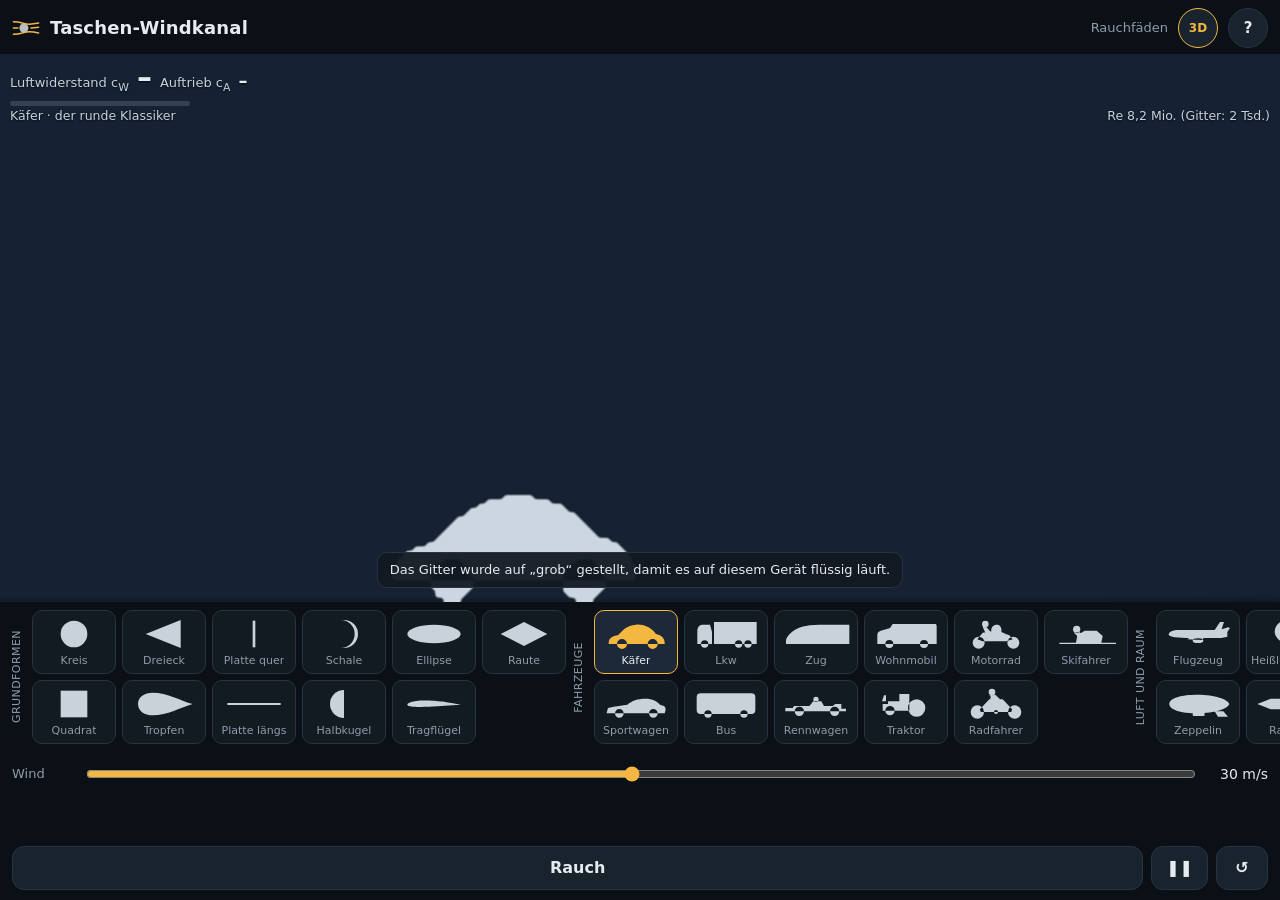
==== commit efa77984: "Rauchfäden mit ganzzahligem Abstand (gleich dick); Prüfskript-Pfade Co-Authored-By: Claude Fable 5.1" ====
--- a/index.html
+++ b/index.html
@@ -860,7 +860,7 @@
       App.gridChosen = true;
       if (rate < 180) { App.grid = 'grob'; for (const x of document.querySelectorAll('#gridSeg button')) x.setAttribute('aria-pressed', x.dataset.v === 'grob' ? 'true' : 'false'); rebuildGrid(); toast('Das Gitter wurde auf „grob“ gestellt, damit es auf diesem Gerät flüssig läuft.'); }
     }
-    lbm.dye(App.spf, Math.max(6, lbm.ny / 22), 0);
+    lbm.dye(App.spf, Math.max(6, Math.round(lbm.ny / 22)), 0);   // ganzzahliger Abstand: alle Fäden gleich dick
     // Kräfte ab einem halben Durchlauf mitteln; Geschwindigkeit überwachen
     if ((App.frameCount = (App.frameCount || 0) + 1) % 3 === 0) {
       const [fx, fy, umax] = lbm.readForce();
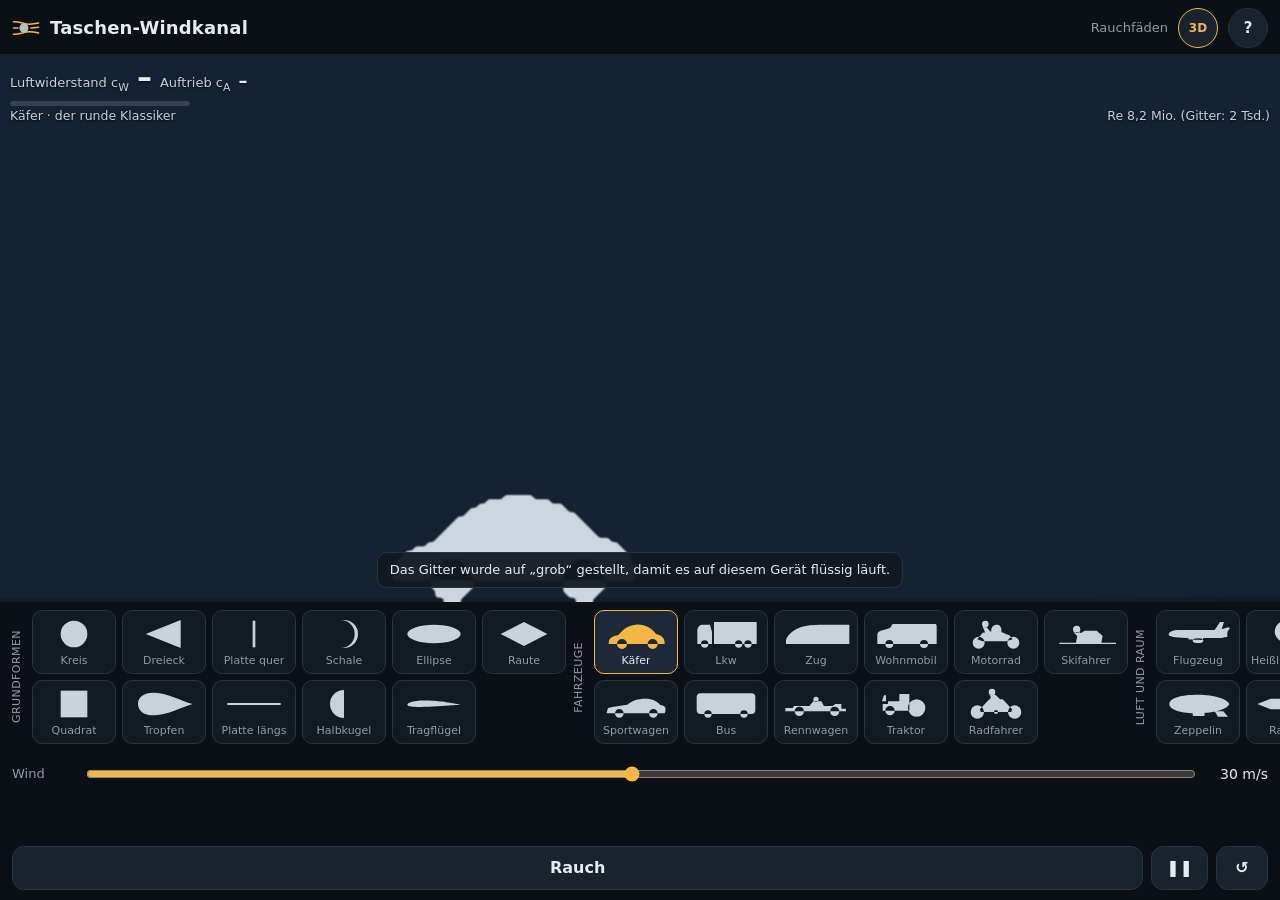
==== commit fd5a804d: "Hilfe und README ehrlich zu den Beiwerten schlanker Formen; Prüfparameter remax, sg, sw Co-Authored-" ====
--- a/index.html
+++ b/index.html
@@ -155,7 +155,7 @@
 
 <dialog id="help">
   <h2 tabindex="-1" autofocus>Taschen-Windkanal</h2>
-  <p>Der Wind kommt von links. Du siehst Rauchfäden, Geschwindigkeit, Druck oder Wirbel um die Form. Oben steht der Luftwiderstandsbeiwert c<sub>W</sub>: klein heißt windschnittig (Tropfen ≈ 0,1), groß heißt bremsend (Platte quer ≈ 2). Der Balken zeigt dasselbe als Maß.</p>
+  <p>Der Wind kommt von links. Du siehst Rauchfäden, Geschwindigkeit, Druck oder Wirbel um die Form. Oben steht der Luftwiderstandsbeiwert c<sub>W</sub>: klein heißt windschnittig, groß heißt bremsend (Platte quer um 1,5 bis 2). Der Balken zeigt dasselbe als Maß. Schlanke Formen wie der Tropfen kommen hier auf höhere Werte als in Wirklichkeit, weil die Strömung in der Ebene und bei der Reynoldszahl des Gitters noch an der dicksten Stelle ablöst.</p>
   <p>Gerechnet wird eine ebene Strömung (ein Querschnitt) mit der Lattice-Boltzmann-Methode auf der Grafikkarte deines Handys: wirkliche Zähigkeit der Luft, Wirbel kleiner als eine Zelle nach Smagorinsky. Die Beiwerte sind auf die Stirnhöhe bezogen (beim Tragflügel auf die Flügeltiefe) und gelten für den Querschnitt, nicht für den ganzen Körper; sie zeigen Unterschiede zwischen Formen gut, sind aber keine Messwerte. Der Einlass liegt ein Stück links außerhalb des Bilds.</p>
   <p>Wind: 1 bis 60 m/s. Bei frei schwebenden Formen lässt sich die Neigung einstellen. „Selber malen“: eigene Form mit dem Finger zeichnen, dann „Fertig“. ↺ startet die Rechnung neu.</p>
   <div class="row"><span>Gitter</span>
@@ -341,6 +341,7 @@
 uniform float spongeIn; // Länge der Dämpfungszone am Einlass (Zellen)
 uniform float spongeOut;// ... am Auslass
 uniform float spongeWall;// ... an Decke und Boden
+uniform float sigmaG;   // schwache Dichtedämpfung im ganzen Kanal (je Schritt)
 uniform float beta;     // Dichtheit des Körpers beim Start (0 durchlässig … 1 fest)
 layout(location = 0) out vec4 o0;
 layout(location = 1) out vec4 o1;
@@ -429,7 +430,7 @@
   float om1 = (1.0 - 1.0 / tau) * (1.0 - 0.9 * sOut * sOut);
   // Lange Druckwellen (Kanallänge) kann keine Zone schlucken; sie werden überall ganz schwach gedämpft (Zeitmaß 500 Schritte),
   // das verfälscht die Strömung um weniger als ein Prozent
-  float sigma = max(max(0.1 * sIn * sIn, 0.1 * sOut * sOut), 0.3 * sWall * sWall) + 0.002;
+  float sigma = max(max(0.1 * sIn * sIn, 0.1 * sOut * sOut), 0.3 * sWall * sWall) + sigmaG;
   float rhoT = 1.0;
   vec2 uT = sIn > 0.0 ? mix(u, vec2(uin, 0.0), sIn * sIn) : u;
   float g[9];
@@ -653,7 +654,8 @@
         gl.uniform2i(u.N, this.nx, this.ny);
         gl.uniform1f(u.tau0, 0.5 + 3 * prm.nu); gl.uniform1f(u.uin, prm.uin); gl.uniform1f(u.csm, prm.csm); gl.uniform1i(u.ground, prm.ground ? 1 : 0);
         // Dämpfungszonen: der ganze verdeckte Vorlauf, 15 % der Länge vor dem Auslass, 12 % der Höhe an Decke und Boden
-        gl.uniform1f(u.spongeIn, Math.max(8, (this.x0 || 0) - 2)); gl.uniform1f(u.spongeOut, Math.max(12, 0.15 * this.nx)); gl.uniform1f(u.spongeWall, Math.max(8, 0.12 * this.ny));
+        gl.uniform1f(u.spongeIn, Math.max(8, (this.x0 || 0) - 2)); gl.uniform1f(u.spongeOut, Math.max(12, 0.15 * this.nx)); gl.uniform1f(u.spongeWall, Math.max(2, (prm.wallFrac !== undefined ? prm.wallFrac : 0.12) * this.ny));
+        gl.uniform1f(u.sigmaG, prm.sigmaG !== undefined ? prm.sigmaG : 0.002);
         gl.uniform1f(u.beta, beta);
       });
       this.parity = 1 - this.parity;
@@ -778,12 +780,13 @@
   let nu = U_LB * D / re;
   // Das Gitter löst nur eine begrenzte Reynoldszahl auf (etwa 30 je Zelle der größten Abmessung, höchstens 6000);
   // darüber hinaus bleibt die Zähigkeit größer als in Wirklichkeit. Nach einer Instabilität kommt mehr Dämpfung dazu.
-  const reMax = Math.min(30 * D, 6000);
+  const reMax = QS.has('remax') ? +QS.get('remax') : Math.min(30 * D, 6000);   // ?remax= nur zum Prüfen
   const nuMin = Math.max(U_LB * D / reMax, App.nuMin);
   // (Ein langsames Hochfahren des Winds wurde geprüft und verworfen: Der ganze Kanal müsste dann beschleunigt werden,
   // der Einlassdruck stieg dabei auf das 15-fache des Staudrucks und schwang lange nach.)
   // re: Reynoldszahl mit der größten Abmessung; reGrid: was das Gitter davon wirklich rechnet (gleiche Bezugslänge)
-  return { nu: Math.max(nu, nuMin), uin: U_LB, uref: U_LB, pref: App.pRef || 0, csm: 0.12, ground: !!(s && s.ground) && !App.draw, re, reGrid: U_LB * D / Math.max(nu, nuMin) };
+  return { nu: Math.max(nu, nuMin), uin: U_LB, uref: U_LB, pref: App.pRef || 0, csm: 0.12, ground: !!(s && s.ground) && !App.draw, re, reGrid: U_LB * D / Math.max(nu, nuMin),
+    sigmaG: QS.has('sg') ? +QS.get('sg') : undefined, wallFrac: QS.has('sw') ? +QS.get('sw') : undefined };   // sg, sw: nur zum Prüfen der Dämpfung
 }
 
 function setShape(s) {
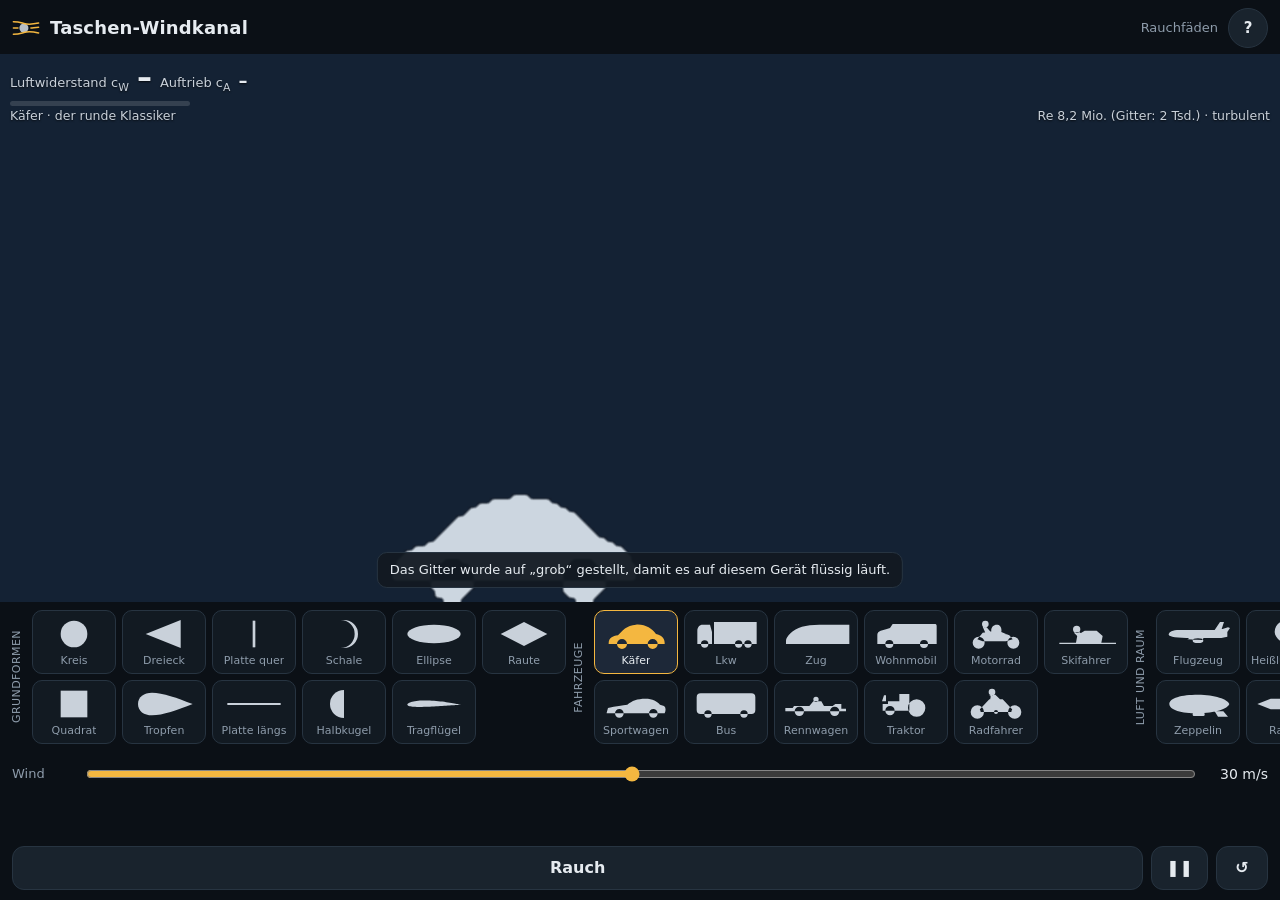
==== commit e5d5f42b: "Rechenkern geprüft und überarbeitet: Wand an der echten Stelle, Wandgesetz, Dämpfung ohne Massenverl" ====
--- a/index.html
+++ b/index.html
@@ -38,7 +38,6 @@
 .legend { color: var(--muted); font-size: 13px; white-space: nowrap; }
 @media (max-width: 430px) { .legend { display: none; } }
 .iconbtn { width: 40px; height: 40px; border-radius: 50%; border: 1px solid var(--line); background: var(--panel-2); display: grid; place-items: center; font-weight: 600; padding: 0; }
-#btn3d { font-size: 12px; color: var(--wind); border-color: var(--wind); }
 
 #stage { position: relative; flex: 1 1 auto; min-height: 150px; max-height: calc(100vw / 1.05); background: #0d141b; }
 #gl { position: absolute; inset: 0; width: 100%; height: 100%; display: block; touch-action: none; }
@@ -114,7 +113,6 @@
   </svg>
   <h1>Taschen-Windkanal</h1>
   <span id="legend" class="legend">Rauchfäden</span>
-  <button id="btn3d" class="iconbtn" type="button" aria-label="In 3D rechnen (große Fassung)" title="Dieses Handy kann WebGPU: die große Fassung mit 3D-Modellen öffnen" hidden>3D</button>
   <button id="helpBtn" class="iconbtn" type="button" aria-label="Hilfe">?</button>
 </header>
 
@@ -155,13 +153,13 @@
 
 <dialog id="help">
   <h2 tabindex="-1" autofocus>Taschen-Windkanal</h2>
-  <p>Der Wind kommt von links. Du siehst Rauchfäden, Geschwindigkeit, Druck oder Wirbel um die Form. Oben steht der Luftwiderstandsbeiwert c<sub>W</sub>: klein heißt windschnittig, groß heißt bremsend (Platte quer um 1,5 bis 2). Der Balken zeigt dasselbe als Maß. Schlanke Formen wie der Tropfen kommen hier auf höhere Werte als in Wirklichkeit, weil die Strömung in der Ebene und bei der Reynoldszahl des Gitters noch an der dicksten Stelle ablöst.</p>
-  <p>Gerechnet wird eine ebene Strömung (ein Querschnitt) mit der Lattice-Boltzmann-Methode auf der Grafikkarte deines Handys: wirkliche Zähigkeit der Luft, Wirbel kleiner als eine Zelle nach Smagorinsky. Die Beiwerte sind auf die Stirnhöhe bezogen (beim Tragflügel auf die Flügeltiefe) und gelten für den Querschnitt, nicht für den ganzen Körper; sie zeigen Unterschiede zwischen Formen gut, sind aber keine Messwerte. Der Einlass liegt ein Stück links außerhalb des Bilds.</p>
+  <p>Der Wind kommt von links. Du siehst Rauchfäden, Geschwindigkeit, Druck oder Wirbel um die Form. Oben steht der Luftwiderstandsbeiwert c<sub>W</sub>: klein heißt windschnittig (Tropfen), groß heißt bremsend (Platte quer um 1,5 bis 2). Der Balken zeigt dasselbe als Maß.</p>
+  <p>Gerechnet wird eine ebene Strömung (ein Querschnitt) mit der Lattice-Boltzmann-Methode auf der Grafikkarte deines Handys: wirkliche Zähigkeit der Luft, Wirbel kleiner als eine Zelle nach Smagorinsky, Wand an der echten Stelle des Umrisses. Bei hoher Reynoldszahl (große Dinge, schneller Wind: „turbulent“) sorgt ein Wandgesetz dafür, dass die Strömung an Rundungen anliegt wie in Wirklichkeit und erst dort ablöst, wo sich die Oberfläche stark vom Wind wegdreht; kleine Dinge bleiben „laminar“ und lösen früh ab. Die Beiwerte sind auf die Stirnhöhe bezogen (beim Tragflügel auf die Flügeltiefe) und gelten für den Querschnitt, nicht für den ganzen Körper; sie zeigen Unterschiede zwischen Formen gut, sind aber keine Messwerte. Der Einlass liegt ein Stück links außerhalb des Bilds.</p>
   <p>Wind: 1 bis 60 m/s. Bei frei schwebenden Formen lässt sich die Neigung einstellen. „Selber malen“: eigene Form mit dem Finger zeichnen, dann „Fertig“. ↺ startet die Rechnung neu.</p>
   <div class="row"><span>Gitter</span>
     <div id="gridSeg" class="seg" role="group"><button type="button" data-v="grob" aria-pressed="false">grob</button><button type="button" data-v="normal" aria-pressed="true">normal</button><button type="button" data-v="fein" aria-pressed="false">fein</button></div>
   </div>
-  <p class="muted">Die große Fassung mit 3D-Modellen (WebGPU, für den PC; auf neuen Handys über den Knopf „3D“): <a href="https://fbw159.github.io/windkanal/">fbw159.github.io/windkanal</a></p>
+  <p class="muted">Die große Fassung mit 3D-Modellen für den PC: <a href="https://fbw159.github.io/windkanal/">fbw159.github.io/windkanal</a></p>
   <button id="helpClose" type="button" class="primary">Schließen</button>
 </dialog>
 
@@ -183,8 +181,11 @@
 const DEG = Math.PI / 180;
 const NU_AIR = 1.5e-5;        // Zähigkeit der Luft in m²/s
 const RHO_AIR = 1.204;        // Dichte der Luft in kg/m³
-const U_LB = 0.1;             // Gitterwind (Zellen je Schritt)
+const U_LB = 0.08;            // Gitterwind (Zellen je Schritt); Spitzen bis 4·U bleiben so unter 0,35
 const RAMP_STEPS = 400;       // sanfter Start: so viele Schritte, bis der Körper ganz dicht ist
+const WALL_LAW = true;        // Wandgesetz (mitbewegte Wand) bei turbulenter Strömung
+const SEP_TURN = 0.5;         // sin 30°: dreht sich die Wand stärker vom Wind weg, löst die turbulente Grenzschicht ab
+const S_MAX = 0.95;           // größter Gleitanteil der Wand im Wandgesetz
 const QS = new URLSearchParams(location.search);
 
 // Zahl mit Komma, feste Nachkommastellen
@@ -237,7 +238,7 @@
   { id: 'kreis', name: 'Kreis', group: 'Grundformen', len: 1, path: circ(100, 50, 40) },
   { id: 'quadrat', name: 'Quadrat', group: 'Grundformen', len: 1, path: rect(60, 10, 80, 80) },
   { id: 'dreieck', name: 'Dreieck', group: 'Grundformen', len: 1, path: poly([[45, 50], [150, 8], [150, 92]]) },
-  { id: 'tropfen', name: 'Tropfen', group: 'Grundformen', len: 1, info: 'die windschnittigste Form', path: 'M22 50C22 28 42 16 66 16C110 16 150 40 186 50C150 60 110 84 66 84C42 84 22 72 22 50Z' },
+  { id: 'tropfen', name: 'Tropfen', group: 'Grundformen', len: 1, info: 'die windschnittigste Form', path: 'M22 50C22 28 40 16 64 16C96 16 140 32 186 50C140 68 96 84 64 84C40 84 22 72 22 50Z' },   // Schwanz höchstens 21° steil
   { id: 'platte_quer', name: 'Platte quer', group: 'Grundformen', len: 1, path: rect(96, 10, 8, 80) },
   { id: 'platte_laengs', name: 'Platte längs', group: 'Grundformen', len: 2, path: rect(20, 47, 160, 6) },
   { id: 'schale', name: 'Schale', group: 'Grundformen', len: 1, info: 'offen gegen den Wind, wie ein Fallschirm', path: 'M100 8A42 42 0 0 1 100 92L90 92A34 34 0 0 0 90 8Z' },
@@ -333,15 +334,23 @@
 
 const FS_STEP = D2Q9_HEAD + `
 uniform sampler2D t0; uniform sampler2D t1; uniform sampler2D t2; uniform sampler2D mask;
+uniform sampler2D q1; uniform sampler2D q2;   // Wandlage je Verbindung (Richtungen 1–4 bzw. 5–8), 0 = unbekannt (halbe Zelle)
 uniform ivec2 N;
 uniform float tau0;     // Relaxationszeit aus der Zähigkeit
 uniform float uin;      // Einlassgeschwindigkeit (Gitter)
 uniform float csm;      // Smagorinsky-Konstante
-uniform int ground;     // 1: Boden unten haftet (Fahrzeuge, Gebäude), 0: glatte Wand
+uniform int ground;     // 0: frei (glatte Wände oben und unten), 1: Boden haftet (Gebäude), 2: beide Wände haften (Prüffälle),
+                        // 3: Boden glatt, aber Körper steht darauf (Fahrzeuge: die Straße bewegt sich mit der Luft)
+uniform float wturb;    // Anteil turbulent (0 laminar … 1 turbulent) nach der wirklichen Reynoldszahl
+uniform float nuPhys;   // Zähigkeit der Luft in Gittereinheiten (für das Wandgesetz; die Rechnung selbst nutzt tau0)
+uniform float sepTurn;  // sin des Wegdrehwinkels der Wand vom Wind, ab dem die turbulente Grenzschicht ablöst
+uniform float sMax;     // größter Gleitanteil der Wand
+uniform int inletShape; // 0: Wind überall gleich, 1: Parabel zwischen haftenden Wänden (Prüffall Schäfer/Turek)
 uniform float spongeIn; // Länge der Dämpfungszone am Einlass (Zellen)
 uniform float spongeOut;// ... am Auslass
 uniform float spongeWall;// ... an Decke und Boden
 uniform float sigmaG;   // schwache Dichtedämpfung im ganzen Kanal (je Schritt)
+uniform float rhoRef;   // mittlere Dichteabweichung des Kanals (Ziel der schwachen Dämpfung)
 uniform float beta;     // Dichtheit des Körpers beim Start (0 durchlässig … 1 fest)
 layout(location = 0) out vec4 o0;
 layout(location = 1) out vec4 o1;
@@ -353,6 +362,15 @@
   return texelFetch(t2, p, 0).x;
 }
 bool isSolid(ivec2 p) { return texelFetch(mask, p, 0).r > 0.5; }
+bool fluidAt(ivec2 p) { return p.x >= 0 && p.x < N.x && p.y >= 0 && p.y < N.y && !isSolid(p); }
+bool bodyAt(ivec2 p) { return p.x >= 0 && p.x < N.x && p.y >= 0 && p.y < N.y && isSolid(p); }
+// Anteil q der Verbindung von p in Richtung j, an dem die Wand liegt (0 … 1; 0,5 = halbe Zelle)
+float qOf(int j, ivec2 p) {
+  vec4 a = j < 5 ? texelFetch(q1, p, 0) : texelFetch(q2, p, 0);
+  int k = j < 5 ? j - 1 : j - 5;
+  float v = a[k];
+  return v > 0.0 ? v : 0.5;
+}
 void main() {
   ivec2 p = ivec2(gl_FragCoord.xy);
   bool solidP = isSolid(p);
@@ -364,13 +382,55 @@
   // Sanfter Start (beta < 1): Der Körper ist zunächst durchlässig und wird über einige hundert Schritte dicht
   // (teilweiser Rückprall in den Körperzellen). Ein schlagartig auftauchender Körper würde einen Druckstoß
   // vom Zehnfachen des Staudrucks auslösen, der lange durch den Kanal liefe.
-  float f[9];
+  float f[9], fIn[9];
   vec2 F = vec2(0.0);
-  int wallBits = 0;
+  int wallBits = 0, mirBits = 0;   // Verbindungen mit Rückprall (Körper, haftender Boden) bzw. Spiegelung (glatte Wand)
+  // Wandgesetz bei turbulenter Strömung: Das Gitter kann die dünne turbulente Grenzschicht nicht auflösen; eine haftende
+  // Wand bremst die Wandzelle dann viel stärker, als die wirkliche Wandschubspannung (logarithmisches Gesetz) es täte.
+  // Deshalb bewegt sich die Wand rechnerisch mit dem Anteil s der tangentialen Zellgeschwindigkeit mit, so dass der
+  // Impulsaustausch gerade die Schubspannung des Wandgesetzes ergibt. s = 0 heißt haftende Wand (laminar).
+  vec2 uWall = vec2(0.0);
+  float rhoPrev = 1.0;
+  if (wturb > 0.0 && !solidP) {
+    vec4 prev = texelFetch(t2, p, 0); rhoPrev = 1.0 + prev.y;
+    float dw = texelFetch(mask, p, 0).g * 255.0 / 16.0;                      // Wandabstand (Zellen)
+    if (dw < 1.5) {
+      // Wandnormale aus dem Abstandsfeld (zeigt von der Wand weg)
+      vec2 gd = vec2(texelFetch(mask, min(p + ivec2(1, 0), N - 1), 0).g - texelFetch(mask, max(p - ivec2(1, 0), ivec2(0)), 0).g,
+                     texelFetch(mask, min(p + ivec2(0, 1), N - 1), 0).g - texelFetch(mask, max(p - ivec2(0, 1), ivec2(0)), 0).g);
+      // Nur bei klarer Wandnormale (nicht in Ecken, nicht am Radaufstand) und nicht dicht über dem Boden
+      bool clear = length(gd) > 0.5 * 16.0 / 255.0 && !((ground == 1 || ground == 3) && p.y < 3);
+      vec2 nrm = clear ? normalize(gd) : vec2(0.0);
+      vec2 ut = prev.zw - nrm * dot(prev.zw, nrm);                           // tangentialer Anteil
+      float utm = length(ut);
+      if (clear && utm > 1e-6 && utm < 2.5 * uin) {
+        // u_tau aus dem logarithmischen Gesetz u/u_tau = ln(E y+)/kappa, y+ = u_tau d/nu (drei Fixpunktschritte)
+        float d = max(dw, 0.25), utau = 0.05 * utm;
+        for (int k = 0; k < 3; k++) { float yp = max(utau * d / nuPhys, 11.6); utau = 0.41 * utm / log(9.8 * yp); }
+        float yp = utau * d / nuPhys;
+        if (yp > 11.6) {
+          float tauWall = utau * utau, tauLam = (tau0 - 0.5) / 3.0 * utm / d;   // Soll (Wandgesetz) und Ist (haftend, Gitterzähigkeit)
+          float s = clamp(1.0 - tauWall / max(tauLam, 1e-12), 0.0, sMax) * wturb;
+          // Ablösung: Eine turbulente Grenzschicht folgt der Wand, solange sich die Oberfläche nur mäßig vom Wind
+          // wegdreht; dreht sie sich stärker als etwa 30° weg (Zylinder ab ~120°, steiles Heck, Kante), löst sie ab,
+          // und die Wand wird dort wieder haftend (wie beim Ahmed-Körper: Heckschräge über 30° löst ab). Maß: Anteil der
+          // Wandnormale in Windrichtung (sin des Wegdrehwinkels), Übergang zwischen sin 22° und sin 30°.
+          // Der Tropfenschwanz (≤ 21°) bleibt anliegend bis zur Spitze.
+          float turn = nrm.x;   // Wind weht in +x
+          s *= clamp((sepTurn - turn) / 0.12, 0.0, 1.0);
+          uWall = s * ut;
+          float uwm = length(uWall); if (uwm > 1.2 * uin) uWall *= 1.2 * uin / uwm;   // Deckel: keine negativen Verteilungen
+        }
+      }
+    }
+  }
+  // Einlassgeschwindigkeit (auch Sollwert der Einlass-Dämpfungszone)
+  float yy = (float(p.y) + 0.5) / float(N.y);   // Wände bei y = 0 und y = N.y (halbe Zelle außerhalb der Randzellmitten)
+  vec2 uInlet = vec2(uin * (inletShape == 1 ? 4.0 * yy * (1.0 - yy) : 1.0), 0.0);
   if (p.x == 0) {
     // Einlass: Wind vorgegeben, Dichte von der Nachbarzelle (Gleichgewicht)
     float rin = 1.0 + texelFetch(t2, ivec2(1, p.y), 0).y;
-    for (int i = 0; i < 9; i++) f[i] = feq(i, rin, vec2(uin, 0.0));
+    for (int i = 0; i < 9; i++) f[i] = feq(i, rin, uInlet);
   } else if (p.x == N.x - 1) {
     // Auslass: Druck vorgegeben (Dichte 1), Geschwindigkeit von der Nachbarzelle; das verankert den Druck im Kanal
     vec2 uo = texelFetch(t2, ivec2(N.x - 2, p.y), 0).zw;
@@ -380,27 +440,56 @@
       ivec2 n = p - C[i];
       int j = i;
       if (n.y < 0) {
-        if (ground == 1) { f[i] = fetchF(OPP[i], p); wallBits |= (1 << i); continue; }   // Boden haftet: Rückprall
-        n.y = 0; j = MIRY[i];                                                   // glatte Wand: Spiegelung
+        if (ground == 1 || ground == 2) { f[i] = fetchF(OPP[i], p); wallBits |= (1 << i); continue; }   // Boden haftet: Rückprall
+        n.y = 0; j = MIRY[i]; mirBits |= (1 << i);                              // glatte Wand: Spiegelung
       }
-      if (n.y >= N.y) { n.y = N.y - 1; j = MIRY[i]; }                           // Decke: Spiegelung
+      if (n.y >= N.y) {
+        if (ground == 2) { f[i] = fetchF(OPP[i], p); wallBits |= (1 << i); continue; }   // Decke haftet (Prüffall)
+        n.y = N.y - 1; j = MIRY[i]; mirBits |= (1 << i);                        // Decke: Spiegelung
+      }
       if (beta >= 1.0 && isSolid(n)) {
-        f[i] = fetchF(OPP[i], p);                                               // Wand: Rückprall an der halben Zelle
-        F += 2.0 * (f[i] - W[i]) * vec2(C[OPP[i]]);                             // Impuls an die Wand (ohne den Ruhedruck,
-                                                                                // der sich nur bei geschlossenen Körpern aufhebt; Räder auf dem Boden sind offen)
+        // Wand an der echten Stelle (Bouzidi, linear): q ist der Anteil der Verbindung bis zur Wand.
+        // fin läuft auf die Wand zu, f[i] kommt zurück; bei q = 0,5 ist es der gewöhnliche Rückprall an der halben Zelle.
+        float q = qOf(OPP[i], p);
+        float fin = fetchF(OPP[i], p);
+        if (q < 0.5) {
+          ivec2 pf = p + C[i];                                                  // Nachbar auf der wandfernen Seite
+          f[i] = fluidAt(pf) ? 2.0 * q * fin + (1.0 - 2.0 * q) * fetchF(OPP[i], pf) : fin;
+        } else {
+          f[i] = fin / (2.0 * q) + (1.0 - 1.0 / (2.0 * q)) * fetchF(i, p);
+        }
+        fIn[i] = fin;
         wallBits |= (1 << i);
         continue;
       }
       f[i] = fetchF(j, n);
     }
+    // Mitbewegte Wand (Wandgesetz): Der Zusatz −6 W ρ (c·u_w) je Wandverbindung wird so verschoben, dass die Zelle dabei
+    // keine Masse gewinnt oder verliert (auf schrägen Wänden sind die Verbindungen nicht symmetrisch zur Tangente; ohne
+    // den Ausgleich pumpt die Wand Masse und die Wandzellen laufen davon). Danach der Impuls an die Wand.
+    if (wallBits != 0) {
+      float sw = 0.0, swc = 0.0;
+      for (int i = 1; i < 9; i++) if ((wallBits & (1 << i)) != 0 && bodyAt(p - C[i])) { sw += W[i]; swc += W[i] * dot(vec2(C[OPP[i]]), uWall); }
+      float mu = sw > 0.0 ? swc / sw : 0.0;
+      for (int i = 1; i < 9; i++) if ((wallBits & (1 << i)) != 0 && bodyAt(p - C[i])) {
+        // Wandterm in der Form des Rückpralls an der halben Zelle für alle q (bei Bouzidi gehörte zu q ≥ 0,5 der Faktor
+        // 1/(2q); er würde die Wand bei q nahe 1 nur halb so schnell mitbewegen und die Reibung verdoppeln – das Wandgesetz
+        // soll aber gerade die Schubspannung treffen, deshalb hier ohne den Faktor)
+        f[i] -= 6.0 * rhoPrev * W[i] * (dot(vec2(C[OPP[i]]), uWall) - mu);
+        F += (fIn[i] + f[i] - 2.0 * W[i]) * vec2(C[OPP[i]]);                  // Impuls an die Wand (ohne den Ruhedruck,
+                                                                                // der sich nur bei geschlossenen Körpern aufhebt; Räder auf dem Boden sind offen)
+      }
+    }
     // Eingeklemmte Richtungspaare (Spalt von einer Zelle, etwa Reifen am Boden): beide Verteilungen mitteln, sonst
     // schwingt der Impuls dort jeden Schritt hin und her
+    // (auch Rad auf glattem Boden: Rückprall oben, Spiegelung unten tauschen die beiden Verteilungen ebenso jeden Schritt)
+    int pairBits = wallBits | mirBits;
     for (int i = 1; i < 3; i++) {
       int o = OPP[i];
-      if ((wallBits & (1 << i)) != 0 && (wallBits & (1 << o)) != 0) { float m = 0.5 * (f[i] + f[o]); F -= vec2(C[i]) * (m - f[i]); F += vec2(C[i]) * (m - f[o]); f[i] = m; f[o] = m; }
+      if ((pairBits & (1 << i)) != 0 && (pairBits & (1 << o)) != 0) { float m = 0.5 * (f[i] + f[o]); F -= vec2(C[i]) * (m - f[i]); F += vec2(C[i]) * (m - f[o]); f[i] = m; f[o] = m; }
     }
-    if ((wallBits & 32) != 0 && (wallBits & 128) != 0) { float m = 0.5 * (f[5] + f[7]); F -= vec2(C[5]) * (m - f[5]); F += vec2(C[5]) * (m - f[7]); f[5] = m; f[7] = m; }
-    if ((wallBits & 64) != 0 && (wallBits & 256) != 0) { float m = 0.5 * (f[6] + f[8]); F -= vec2(C[6]) * (m - f[6]); F += vec2(C[6]) * (m - f[8]); f[6] = m; f[8] = m; }
+    if ((pairBits & 32) != 0 && (pairBits & 128) != 0) { float m = 0.5 * (f[5] + f[7]); F -= vec2(C[5]) * (m - f[5]); F += vec2(C[5]) * (m - f[7]); f[5] = m; f[7] = m; }
+    if ((pairBits & 64) != 0 && (pairBits & 256) != 0) { float m = 0.5 * (f[6] + f[8]); F -= vec2(C[6]) * (m - f[6]); F += vec2(C[6]) * (m - f[8]); f[6] = m; f[8] = m; }
   }
   float rho = 0.0; vec2 m = vec2(0.0);
   for (int i = 0; i < 9; i++) { rho += f[i]; m += f[i] * vec2(C[i]); }
@@ -418,28 +507,30 @@
   // Smagorinsky: Wirbelviskosität aus dem Nichtgleichgewicht
   float pn = sqrt(pxx * pxx + pyy * pyy + 2.0 * pxy * pxy);
   float tau = 0.5 * (tau0 + sqrt(tau0 * tau0 + 18.0 * 1.4142136 * csm * csm * pn / rho));
-  // Dämpfungszonen an beiden Enden: Dort werden Dichte (und am Einlass auch die Geschwindigkeit) sanft auf den
-  // Sollzustand gezogen, damit Druckwellen vom Start und von Wirbeln nicht hin und her laufen; vor dem Auslass wird
-  // außerdem das Nichtgleichgewicht stärker geglättet (Wirbel klingen ab, statt an der Wand zu reflektieren).
-  // Die Einlasszone liegt im verdeckten Vorlauf, die Auslasszone ist schmal.
-  float sIn = max(0.0, 1.0 - float(p.x) / spongeIn);
+  // Dämpfungszonen, damit Druckwellen vom Start und von Wirbeln nicht endlos hin und her laufen:
+  //  - Einlasszone (im verdeckten Vorlauf): zieht nur die Geschwindigkeit auf den Einlasswind; die Dichte bleibt frei,
+  //    sonst ginge Masse verloren und hinter der Zone wäre der Wind schwächer als vorgegeben (Prüffall Rohrströmung: −14 %)
+  //  - Auslasszone: zieht die Dichte auf 1 (Druckanker) und glättet das Nichtgleichgewicht stärker (Wirbel klingen ab,
+  //    statt an der Wand zu reflektieren)
+  //  - Decke und (bei freien Formen) Boden: nur die Dichte, gegen Querwellen zwischen den Wänden
+  //  - überall ganz schwach (Zeitmaß 500 Schritte) die Dichte auf den Kanalmittelwert: schluckt die langen Wellen von
+  //    Kanallänge, die keine Zone fassen kann, ohne Masse zu erzeugen oder zu vernichten
+  float sIn = spongeIn > 0.0 ? max(0.0, 1.0 - float(p.x) / spongeIn) : 0.0;
   float sOut = max(0.0, 1.0 - float(N.x - 1 - p.x) / spongeOut);
-  // Decke und (bei freien Formen) Boden dämpfen nur den Druck: Querwellen laufen sonst endlos zwischen den Wänden
-  float sWall = max(0.0, 1.0 - float(N.y - 1 - p.y) / spongeWall);
-  if (ground == 0) sWall = max(sWall, max(0.0, 1.0 - float(p.y) / spongeWall));
+  float sWall = spongeWall > 0.0 ? max(0.0, 1.0 - float(N.y - 1 - p.y) / spongeWall) : 0.0;
+  if (ground == 0 && spongeWall > 0.0) sWall = max(sWall, max(0.0, 1.0 - float(p.y) / spongeWall));   // nur bei freien Formen auch am Boden
+  if (ground == 2) sWall = 0.0;
   float om1 = (1.0 - 1.0 / tau) * (1.0 - 0.9 * sOut * sOut);
-  // Lange Druckwellen (Kanallänge) kann keine Zone schlucken; sie werden überall ganz schwach gedämpft (Zeitmaß 500 Schritte),
-  // das verfälscht die Strömung um weniger als ein Prozent
-  float sigma = max(max(0.1 * sIn * sIn, 0.1 * sOut * sOut), 0.3 * sWall * sWall) + sigmaG;
-  float rhoT = 1.0;
-  vec2 uT = sIn > 0.0 ? mix(u, vec2(uin, 0.0), sIn * sIn) : u;
+  float sigIn = 0.1 * sIn * sIn, sigOut = max(0.1 * sOut * sOut, 0.3 * sWall * sWall);
   float g[9];
   for (int i = 0; i < 9; i++) {
     // regularisiert: nur der Spannungsanteil des Nichtgleichgewichts bleibt
     float cx = float(C[i].x), cy = float(C[i].y);
     float q = (cx * cx - 1.0 / 3.0) * pxx + (cy * cy - 1.0 / 3.0) * pyy + 2.0 * cx * cy * pxy;
     g[i] = e[i] + om1 * W[i] * 4.5 * q;
-    if (sigma > 0.0) g[i] -= sigma * (e[i] - feq(i, rhoT, uT));
+    if (sigIn > 0.0) g[i] -= sigIn * (e[i] - feq(i, rho, uInlet));
+    if (sigOut > 0.0) g[i] -= sigOut * (e[i] - feq(i, 1.0, u));
+    if (sigmaG > 0.0) g[i] -= sigmaG * (e[i] - feq(i, 1.0 + rhoRef, u));
   }
   if (solidP) {
     // durchlässiger Körper beim Start: Anteil beta wird zurückgeworfen; die Kraft ist der dabei abgegebene Impuls
@@ -452,16 +543,17 @@
   o0 = vec4(g[0], g[1], g[2], g[3]);
   o1 = vec4(g[4], g[5], g[6], g[7]);
   o2 = vec4(g[8], rho - 1.0, u);
-  o3 = vec4(F, um, 0.0);
+  o3 = vec4(F, um, solidP ? 0.0 : rho - 1.0);   // Kraft, Geschwindigkeit (Größtwert) und Dichte (Summe) für die Auswertung
 }`;
 
 // Anfangszustand: Gleichgewicht mit Wind überall (feste Zellen in Ruhe)
 const FS_INIT = D2Q9_HEAD + `
-uniform sampler2D mask; uniform float uin;
+uniform float uin; uniform int inletShape; uniform ivec2 N;
 layout(location = 0) out vec4 o0; layout(location = 1) out vec4 o1; layout(location = 2) out vec4 o2; layout(location = 3) out vec4 o3;
 void main() {
   ivec2 p = ivec2(gl_FragCoord.xy);
-  vec2 u = vec2(uin, 0.0);   // auch in den Körperzellen: beim sanften Start sind sie zunächst durchlässig
+  float yy = (float(p.y) + 0.5) / float(N.y);   // Wände bei y = 0 und y = N.y (halbe Zelle außerhalb der Randzellmitten)
+  vec2 u = vec2(uin * (inletShape == 1 ? 4.0 * yy * (1.0 - yy) : 1.0), 0.0);   // auch in den Körperzellen: beim sanften Start sind sie zunächst durchlässig
   o0 = vec4(feq(0, 1.0, u), feq(1, 1.0, u), feq(2, 1.0, u), feq(3, 1.0, u));
   o1 = vec4(feq(4, 1.0, u), feq(5, 1.0, u), feq(6, 1.0, u), feq(7, 1.0, u));
   o2 = vec4(feq(8, 1.0, u), 0.0, u);
@@ -491,9 +583,14 @@
 uniform sampler2D src;
 out vec4 o;
 void main() {
-  ivec2 p = ivec2(gl_FragCoord.xy) * 2, hi = textureSize(src, 0) - 1;   // am Rand (ungerade Größen) nicht über die Textur hinauslesen
-  vec4 a = texelFetch(src, p, 0), b = texelFetch(src, min(p + ivec2(1, 0), hi), 0), c = texelFetch(src, min(p + ivec2(0, 1), hi), 0), d = texelFetch(src, min(p + ivec2(1, 1), hi), 0);
-  o = vec4(a.xy + b.xy + c.xy + d.xy, max(max(a.z, b.z), max(c.z, d.z)), 0.0);
+  ivec2 p = ivec2(gl_FragCoord.xy) * 2, sz = textureSize(src, 0);
+  // am Rand (ungerade Größen) liegt der zweite Texel außerhalb: dann zählt er null (nicht den Rand doppelt!)
+  bool bx = p.x + 1 < sz.x, by = p.y + 1 < sz.y;
+  vec4 a = texelFetch(src, p, 0);
+  vec4 b = bx ? texelFetch(src, p + ivec2(1, 0), 0) : vec4(0.0);
+  vec4 c = by ? texelFetch(src, p + ivec2(0, 1), 0) : vec4(0.0);
+  vec4 d = bx && by ? texelFetch(src, p + ivec2(1, 1), 0) : vec4(0.0);
+  o = vec4(a.xy + b.xy + c.xy + d.xy, max(max(a.z, b.z), max(c.z, d.z)), a.w + b.w + c.w + d.w);
 }`;
 
 // Bild: Feld einfärben, Modell zeichnen, Rauch darüber
@@ -602,26 +699,38 @@
     this.parity = 0;
     this.mask = this.tex(nx, ny, gl.RGBA8, gl.RGBA, gl.UNSIGNED_BYTE, gl.LINEAR);   // nur der rote Kanal zählt (RGBA ist überall verlässlich)
     this.maskData = new Uint8Array(nx * ny); this.maskRGBA = new Uint8Array(nx * ny * 4);
+    this.qTex = [0, 1].map(() => this.tex(nx, ny, gl.RGBA8, gl.RGBA, gl.UNSIGNED_BYTE, gl.NEAREST));   // Wandlage je Richtung
+    this.qData = [new Uint8Array(nx * ny * 4), new Uint8Array(nx * ny * 4)];
     this.dyes = [0, 1].map(() => { const t = this.tex(nx, ny, gl.RGBA8, gl.RGBA, gl.UNSIGNED_BYTE, gl.LINEAR); return { t, f: this.fbo([t]) }; });
     this.dyeParity = 0;
     // Kette für die Summen
     this.red = []; let w = nx, h = ny;
     while (w > 1 || h > 1) { w = Math.ceil(w / 2); h = Math.ceil(h / 2); const t = this.tex(w, h, gl.RGBA32F, gl.RGBA, gl.FLOAT, gl.NEAREST); this.red.push({ w, h, t, f: this.fbo([t]) }); }
     this.readBuf = new Float32Array(4);
-    this.steps = 0;
+    this.steps = 0; this.sinceInit = 0; this.rhoRef = 0; this.nFluid = nx * ny;
   }
   destroyGrid() {
     const gl = this.gl;
     if (!this.sets) return;
     for (const s of this.sets) { gl.deleteFramebuffer(s.f); s.t.forEach(t => gl.deleteTexture(t)); }
     for (const d of this.dyes) { gl.deleteFramebuffer(d.f); gl.deleteTexture(d.t); }
+    if (this.qTex) this.qTex.forEach(t => gl.deleteTexture(t));
     for (const r of this.red) { gl.deleteFramebuffer(r.f); gl.deleteTexture(r.t); }
     gl.deleteTexture(this.mask);
     this.sets = null;
   }
-  setMask(data) {
+  // Maske (1 = fest) und wahlweise die Wandlage je Richtung (q1: Richtungen 1–4, q2: 5–8, Byte = q·255, 0 = halbe Zelle)
+  setMask(data, q1, q2, dist, skipQ = false) {
     const gl = this.gl; this.maskData.set(data);
-    const m = this.maskRGBA; for (let i = 0; i < data.length; i++) { const v = data[i] ? 255 : 0; m[i * 4] = v; m[i * 4 + 1] = v; m[i * 4 + 2] = v; m[i * 4 + 3] = 255; }
+    gl.activeTexture(gl.TEXTURE7);
+    for (let k = 0; k < 2 && !skipQ; k++) {
+      const q = k ? q2 : q1; if (q) this.qData[k].set(q); else this.qData[k].fill(0);
+      gl.bindTexture(gl.TEXTURE_2D, this.qTex[k]); gl.pixelStorei(gl.UNPACK_ALIGNMENT, 4);
+      gl.texSubImage2D(gl.TEXTURE_2D, 0, 0, 0, this.nx, this.ny, gl.RGBA, gl.UNSIGNED_BYTE, this.qData[k]);
+    }
+    const m = this.maskRGBA; let solid = 0;
+    for (let i = 0; i < data.length; i++) { const v = data[i] ? 255 : 0; if (v) solid++; m[i * 4] = v; m[i * 4 + 1] = dist ? dist[i] : 255; m[i * 4 + 2] = v; m[i * 4 + 3] = 255; }   // G: Wandabstand·16
+    this.nFluid = data.length - solid;
     gl.activeTexture(gl.TEXTURE7); gl.bindTexture(gl.TEXTURE_2D, this.mask);
     gl.pixelStorei(gl.UNPACK_ALIGNMENT, 4);
     gl.texSubImage2D(gl.TEXTURE_2D, 0, 0, 0, this.nx, this.ny, gl.RGBA, gl.UNSIGNED_BYTE, m);
@@ -635,11 +744,11 @@
     gl.drawArrays(gl.TRIANGLES, 0, 3);
   }
   // Anfangszustand setzen (Wind überall), Rauch löschen
-  init(uin) {
+  init(uin, inletShape = 0) {
     const gl = this.gl;
-    for (const s of this.sets) this.run(this.P.init, s.f, this.nx, this.ny, (u) => { this.bindTex(0, this.mask); gl.uniform1i(u.mask, 0); gl.uniform1f(u.uin, uin); });
+    for (const s of this.sets) this.run(this.P.init, s.f, this.nx, this.ny, (u) => { gl.uniform1f(u.uin, uin); gl.uniform1i(u.inletShape, inletShape); gl.uniform2i(u.N, this.nx, this.ny); });
     for (const d of this.dyes) { gl.bindFramebuffer(gl.FRAMEBUFFER, d.f); gl.clearColor(0, 0, 0, 1); gl.clear(gl.COLOR_BUFFER_BIT); }
-    this.steps = 0; this.sinceInit = 0;
+    this.steps = 0; this.sinceInit = 0; this.rhoRef = 0;
   }
   // n Zeitschritte
   step(n, prm) {
@@ -649,17 +758,21 @@
       const t = Math.min(1, (this.sinceInit || 0) / RAMP_STEPS), beta = prm.beta !== undefined ? prm.beta : t * t * (3 - 2 * t);
       this.sinceInit++;
       this.run(this.P.step, dst.f, this.nx, this.ny, (u) => {
-        this.bindTex(0, src.t[0]); this.bindTex(1, src.t[1]); this.bindTex(2, src.t[2]); this.bindTex(3, this.mask);
-        gl.uniform1i(u.t0, 0); gl.uniform1i(u.t1, 1); gl.uniform1i(u.t2, 2); gl.uniform1i(u.mask, 3);
+        this.bindTex(0, src.t[0]); this.bindTex(1, src.t[1]); this.bindTex(2, src.t[2]); this.bindTex(3, this.mask); this.bindTex(4, this.qTex[0]); this.bindTex(5, this.qTex[1]);
+        gl.uniform1i(u.t0, 0); gl.uniform1i(u.t1, 1); gl.uniform1i(u.t2, 2); gl.uniform1i(u.mask, 3); gl.uniform1i(u.q1, 4); gl.uniform1i(u.q2, 5);
         gl.uniform2i(u.N, this.nx, this.ny);
-        gl.uniform1f(u.tau0, 0.5 + 3 * prm.nu); gl.uniform1f(u.uin, prm.uin); gl.uniform1f(u.csm, prm.csm); gl.uniform1i(u.ground, prm.ground ? 1 : 0);
+        gl.uniform1f(u.tau0, 0.5 + 3 * prm.nu); gl.uniform1f(u.uin, prm.uin); gl.uniform1f(u.csm, prm.csm); gl.uniform1i(u.ground, prm.ground | 0);
+        gl.uniform1f(u.wturb, prm.wturb || 0); gl.uniform1f(u.nuPhys, prm.nuPhys || 1e-3);
+        gl.uniform1f(u.sepTurn, prm.sepTurn !== undefined ? prm.sepTurn : SEP_TURN); gl.uniform1f(u.sMax, prm.sMax !== undefined ? prm.sMax : S_MAX);
+        gl.uniform1i(u.inletShape, prm.inletShape || 0);
         // Dämpfungszonen: der ganze verdeckte Vorlauf, 15 % der Länge vor dem Auslass, 12 % der Höhe an Decke und Boden
-        gl.uniform1f(u.spongeIn, Math.max(8, (this.x0 || 0) - 2)); gl.uniform1f(u.spongeOut, Math.max(12, 0.15 * this.nx)); gl.uniform1f(u.spongeWall, Math.max(2, (prm.wallFrac !== undefined ? prm.wallFrac : 0.12) * this.ny));
-        gl.uniform1f(u.sigmaG, prm.sigmaG !== undefined ? prm.sigmaG : 0.002);
+        gl.uniform1f(u.spongeIn, prm.spongeIn !== undefined ? prm.spongeIn : Math.max(8, (this.x0 || 0) - 2)); gl.uniform1f(u.spongeOut, Math.max(12, 0.15 * this.nx)); gl.uniform1f(u.spongeWall, prm.wallFrac !== undefined ? prm.wallFrac * this.ny : 0.12 * this.ny);
+        gl.uniform1f(u.sigmaG, prm.sigmaG !== undefined ? prm.sigmaG : 0.002); gl.uniform1f(u.rhoRef, this.rhoRef || 0);
         gl.uniform1f(u.beta, beta);
       });
       this.parity = 1 - this.parity;
       this.steps++;
+      if (this.steps % 60 === 0) this.readForce();   // Kanalmittel der Dichte (rhoRef) auffrischen, auch ohne Anzeige
     }
   }
   // Rauch um dt Schritte weiterführen
@@ -683,7 +796,9 @@
     const last = this.red[this.red.length - 1];
     gl.bindFramebuffer(gl.FRAMEBUFFER, last.f);
     gl.readPixels(0, 0, 1, 1, gl.RGBA, gl.FLOAT, this.readBuf);
-    return [this.readBuf[0], this.readBuf[1], this.readBuf[2]];
+    // mittlere Dichteabweichung der freien Zellen: Ziel der schwachen Dämpfung im nächsten Schritt
+    if (this.nFluid > 0) this.rhoRef = this.readBuf[3] / this.nFluid;
+    return [this.readBuf[0], this.readBuf[1], this.readBuf[2], this.rhoRef];
   }
   // mittlere Dichteabweichung einer Spalte (Bezugsdruck: Spalte hinter dem Einlass)
   readColumnRho(x) {
@@ -728,37 +843,72 @@
 
 // Form in die Maske zeichnen: Pfad (200 × 100) in den Kanal legen, gedreht um die Mitte; Bodenformen stehen auf dem Boden
 function rasterShape(s, nx, ny, angleDeg) {
-  // doppelt so fein gezeichnet und je Zelle die Deckung gezählt: so werden runde Formen oben und unten gleich
-  const S = 2, cv = document.createElement('canvas'); cv.width = nx * S; cv.height = ny * S;
-  const g = cv.getContext('2d', { willReadFrequently: true });
-  g.fillStyle = '#000'; g.fillRect(0, 0, nx * S, ny * S);
+  // Der Pfad wird nicht gerastert, sondern je Zellmitte abgefragt (fest = Mitte im Körper); die Wandlage zwischen den
+  // Zellmitten liefert wallFractions. So passen Maske und Wandlage zusammen, und runde Formen bleiben symmetrisch.
+  const cv = document.createElement('canvas'); cv.width = 4; cv.height = 4;   // nur für isPointInPath
+  const g = cv.getContext('2d');
   const x0 = lbm.x0 || 0, nxv = nx - x0;
   // Kastenbreite 200 -> Anteil der sichtbaren Breite; im Querformat (niedriger Kanal) etwas kleiner, damit die
   // Versperrung ähnlich bleibt und die Beiwerte nicht von der Lage des Handys abhängen
   const k = (s.ground ? 0.42 : 0.38) * Math.min(nxv, 1.25 * ny) / 200;
   const cx = x0 + 0.4 * nxv;
-  g.save();
-  g.scale(S, S);
+  g.setTransform(1, 0, 0, 1, 0, 0);
   g.translate(cx, s.ground ? ny : ny / 2);
   if (!s.ground) g.rotate(angleDeg * DEG);
   g.scale(k, k);
   g.translate(-100, s.ground ? -s.bottom : -50);
-  g.fillStyle = '#fff';
-  g.fill(new Path2D(s.path), 'nonzero');
-  g.restore();
-  const img = g.getImageData(0, 0, nx * S, ny * S).data, m = new Uint8Array(nx * ny);
-  // Bildzeile 0 ist oben, Gitterzeile 0 unten
+  const path = new Path2D(s.path);
+  // Innen-Test in Zellkoordinaten (y nach oben -> Bildkoordinaten y nach unten)
+  const inside = (x, y) => g.isPointInPath(path, x, ny - y, 'nonzero');
+  const m = new Uint8Array(nx * ny);
   let xa = nx, xb = -1, rows = 0;
   for (let y = 0; y < ny; y++) {
     let any = false;
-    for (let x = 0; x < nx; x++) {
-      let c = 0;
-      for (let j = 0; j < S; j++) for (let i = 0; i < S; i++) if (img[((y * S + j) * nx * S + x * S + i) * 4] > 127) c++;
-      if (c * 2 >= S * S) { m[(ny - 1 - y) * nx + x] = 1; any = true; if (x < xa) xa = x; if (x > xb) xb = x; }
+    for (let x = 0; x < nx; x++) if (inside(x + 0.5, y + 0.5)) { m[y * nx + x] = 1; any = true; if (x < xa) xa = x; if (x > xb) xb = x; }
+    if (any) rows++;
+  }
+  const [q1, q2] = wallFractions(nx, ny, m, inside);
+  return { m, q1, q2, dist: wallDistance(nx, ny, m, q1, q2), height: rows, length: Math.max(1, xb - xa + 1) };
+}
+
+// Wandabstand jeder freien Zelle zum Körper (Zellen, als Byte ·16, höchstens 15,9): erste Schicht aus der Wandlage q,
+// weiter außen per Abstandslauf (Chamfer, zwei Durchgänge)
+function wallDistance(nx, ny, m, q1, q2) {
+  const d = new Float32Array(nx * ny).fill(99);
+  const len = [0, 1, 1, 1, 1, Math.SQRT2, Math.SQRT2, Math.SQRT2, Math.SQRT2];
+  for (let i = 0; i < nx * ny; i++) {
+    if (m[i]) { d[i] = 0; continue; }
+    for (let j = 1; j < 9; j++) { const q = j < 5 ? q1[i * 4 + j - 1] : q2[i * 4 + j - 5]; if (q) d[i] = Math.min(d[i], q / 255 * len[j]); }
+  }
+  const relax = (x, y, dx, dy, step) => { const i = y * nx + x, xn = x + dx, yn = y + dy; if (xn < 0 || yn < 0 || xn >= nx || yn >= ny) return; const v = d[yn * nx + xn] + step; if (v < d[i]) d[i] = v; };
+  for (let y = 0; y < ny; y++) for (let x = 0; x < nx; x++) { relax(x, y, -1, 0, 1); relax(x, y, 0, -1, 1); relax(x, y, -1, -1, Math.SQRT2); relax(x, y, 1, -1, Math.SQRT2); }
+  for (let y = ny - 1; y >= 0; y--) for (let x = nx - 1; x >= 0; x--) { relax(x, y, 1, 0, 1); relax(x, y, 0, 1, 1); relax(x, y, 1, 1, Math.SQRT2); relax(x, y, -1, 1, Math.SQRT2); }
+  const out = new Uint8Array(nx * ny);
+  for (let i = 0; i < nx * ny; i++) out[i] = Math.min(255, Math.round(d[i] * 16));
+  return out;
+}
+
+// Wandlage je Verbindung: Für jede freie Zelle mit festem Nachbarn in Richtung j wird per Halbierung gesucht, bei welchem
+// Anteil q der Strecke zur Nachbarzellmitte die Wand liegt (inside(x, y) sagt, ob ein Punkt im Körper liegt).
+// Ergebnis: zwei RGBA-Felder (Richtungen 1–4 und 5–8), Byte = q·255; 0 heißt „halbe Zelle“ (kein Innen-Test möglich).
+const CX = [0, 1, 0, -1, 0, 1, -1, -1, 1], CY = [0, 0, 1, 0, -1, 1, 1, -1, -1];
+function wallFractions(nx, ny, m, inside) {
+  const q1 = new Uint8Array(nx * ny * 4), q2 = new Uint8Array(nx * ny * 4);
+  if (!inside) return [q1, q2];
+  for (let y = 0; y < ny; y++) for (let x = 0; x < nx; x++) {
+    if (m[y * nx + x]) continue;
+    for (let j = 1; j < 9; j++) {
+      const xn = x + CX[j], yn = y + CY[j];
+      if (xn < 0 || yn < 0 || xn >= nx || yn >= ny || !m[yn * nx + xn]) continue;
+      const px = x + 0.5, py = y + 0.5;
+      if (inside(px, py) || !inside(px + CX[j], py + CY[j])) continue;   // Maske und Pfad uneins: halbe Zelle
+      let lo = 0, hi = 1;
+      for (let k = 0; k < 8; k++) { const t = 0.5 * (lo + hi); if (inside(px + t * CX[j], py + t * CY[j])) hi = t; else lo = t; }
+      const q = Math.max(1, Math.min(255, Math.round(0.5 * (lo + hi) * 255)));
+      if (j < 5) q1[(y * nx + x) * 4 + j - 1] = q; else q2[(y * nx + x) * 4 + j - 5] = q;
     }
-    if (any) rows++;
-  }
-  return { m, height: rows, length: Math.max(1, xb - xa + 1) };
+  }
+  return [q1, q2];
 }
 
 // Unterkante jedes Pfads (für Bodenformen) einmal bestimmen
@@ -785,8 +935,15 @@
   // (Ein langsames Hochfahren des Winds wurde geprüft und verworfen: Der ganze Kanal müsste dann beschleunigt werden,
   // der Einlassdruck stieg dabei auf das 15-fache des Staudrucks und schwang lange nach.)
   // re: Reynoldszahl mit der größten Abmessung; reGrid: was das Gitter davon wirklich rechnet (gleiche Bezugslänge)
-  return { nu: Math.max(nu, nuMin), uin: U_LB, uref: U_LB, pref: App.pRef || 0, csm: 0.12, ground: !!(s && s.ground) && !App.draw, re, reGrid: U_LB * D / Math.max(nu, nuMin),
+  // Boden: Gebäude stehen auf haftendem Boden (1); bei Fahrzeugen bewegt sich die Straße mit der Luft, der Boden ist glatt (3)
+  const ground = s && s.ground && !App.draw ? (s.group === 'Fahrzeuge' ? 3 : 1) : 0;
+  // turbulente Grenzschicht ab Re ≈ 2·10⁵ (Umschlag wie beim Zylinder: 2–5·10⁵); dazwischen gleitender Übergang.
+  // nuPhys: wirkliche Zähigkeit der Luft in Gittereinheiten (für das Wandgesetz)
+  const wturb = WALL_LAW ? clamp((Math.log10(re) - Math.log10(2e5)) / (Math.log10(6e5) - Math.log10(2e5)), 0, 1) : 0;
+  const prm = { nu: Math.max(nu, nuMin), uin: U_LB, uref: U_LB, pref: App.pRef || 0, csm: 0.12, ground, re, reGrid: U_LB * D / Math.max(nu, nuMin),
+    wturb: QS.has('turb') ? +QS.get('turb') : wturb, nuPhys: nu, sepTurn: QS.has('sep') ? +QS.get('sep') : undefined, sMax: QS.has('smax') ? +QS.get('smax') : undefined,
     sigmaG: QS.has('sg') ? +QS.get('sg') : undefined, wallFrac: QS.has('sw') ? +QS.get('sw') : undefined };   // sg, sw: nur zum Prüfen der Dämpfung
+  return App.override ? Object.assign(prm, App.override) : prm;   // Prüffälle setzen eigene Werte (WH.setParams)
 }
 
 function setShape(s) {
@@ -795,7 +952,7 @@
   const [nx, ny] = [lbm.nx, lbm.ny];
   const r = rasterShape(s, nx, ny, App.angle);
   App.heightCells = r.height; App.lengthCells = r.length;
-  lbm.setMask(r.m);
+  lbm.setMask(r.m, r.q1, r.q2, r.dist);
   $('#angleRow').style.visibility = s.ground ? 'hidden' : '';
   $('#hudName').textContent = s.name + (s.info ? ' · ' + s.info : '');
   for (const el of document.querySelectorAll('#gallery button')) el.setAttribute('aria-pressed', el.dataset.id === s.id ? 'true' : 'false');
@@ -806,7 +963,8 @@
 function resetForces() { App.force = { n: 0, fx: 0, fy: 0 }; App.sinceReset = 0; }
 
 function restart() {
-  lbm.init(U_LB); App.nuMin = 0; resetForces();
+  const o = App.override || {};
+  lbm.init(o.uin !== undefined ? o.uin : U_LB, o.inletShape || 0); App.nuMin = 0; resetForces();
 }
 
 // Gitter neu anlegen (Start, Gitterwahl, Drehen des Handys); eine gemalte Form wird auf das neue Gitter übertragen
@@ -840,7 +998,8 @@
   } else { el.textContent = '–'; ela.textContent = '–'; }
   const p = physParams();
   const reTxt = (v) => v >= 1e6 ? fmt(v / 1e6, 1) + ' Mio.' : v >= 1000 ? fmt(v / 1000) + ' Tsd.' : fmt(v);
-  $('#hudRe').textContent = 'Re ' + reTxt(p.re) + (p.reGrid < p.re * 0.9 ? ' (Gitter: ' + reTxt(p.reGrid) + ')' : '');
+  const turb = WALL_LAW ? (p.wturb >= 1 ? ' · turbulent' : p.wturb > 0 ? ' · Umschlag' : ' · laminar') : '';
+  $('#hudRe').textContent = 'Re ' + reTxt(p.re) + (p.reGrid < p.re * 0.9 ? ' (Gitter: ' + reTxt(p.reGrid) + ')' : '') + turb;
 }
 
 function frame(now) {
@@ -868,7 +1027,7 @@
     if ((App.frameCount = (App.frameCount || 0) + 1) % 3 === 0) {
       const [fx, fy, umax] = lbm.readForce();
       if (App.frameCount % 12 === 0) App.pRef = lerp(App.pRef || 0, lbm.readColumnRho(2), 0.5);
-      if (!(umax < 0.38)) {
+      if (!(umax < 0.4)) {
         // instabil: mehr Dämpfung, neu starten
         App.nuMin = 1.5 * prm.nu;
         lbm.init(U_LB); resetForces();
@@ -888,7 +1047,7 @@
 function startDraw() {
   App.draw = true; App.shape = null;
   App.drawn = new Uint8Array(lbm.nx * lbm.ny);
-  lbm.setMask(App.drawn); App.heightCells = 1; App.lengthCells = 100;
+  lbm.setMask(App.drawn, null, null, null, true); App.heightCells = 1; App.lengthCells = 100;
   $('#drawbar').hidden = false; $('#hud').hidden = true; $('#angleRow').style.visibility = 'hidden';
   $('#hudName').textContent = 'Selber gemalt · mit dem Finger ins Bild zeichnen';
   for (const el of document.querySelectorAll('#gallery button')) el.setAttribute('aria-pressed', el.dataset.id === 'malen' ? 'true' : 'false');
@@ -907,7 +1066,8 @@
   const m = App.drawn, nx = lbm.nx, ny = lbm.ny; let rows = 0, x0 = nx, x1 = -1;
   for (let y = 0; y < ny; y++) { let any = false; for (let x = 0; x < nx; x++) if (m[y * nx + x]) { any = true; if (x < x0) x0 = x; if (x > x1) x1 = x; } if (any) rows++; }
   App.heightCells = Math.max(rows, 1); App.lengthCells = Math.max(x1 - x0 + 1, 10);
-  lbm.setMask(m); App.draw = false; $('#drawbar').hidden = true; $('#hud').hidden = false;
+  const [q1, q2] = wallFractions(nx, ny, m, null);
+  lbm.setMask(m, q1, q2, wallDistance(nx, ny, m, q1, q2)); App.draw = false; $('#drawbar').hidden = true; $('#hud').hidden = false;
   $('#hudName').textContent = 'Selber gemalt';
   resetForces(); restart();
 }
@@ -936,12 +1096,15 @@
   const sp = $('#speed'), spv = $('#speedV');
   sp.addEventListener('input', () => { App.speed = +sp.value; spv.textContent = fmt(App.speed) + ' m/s'; updateHud(); });
   const an = $('#angle'), anv = $('#angleV');
+  let angleJob = 0;
   an.addEventListener('input', () => {
     App.angle = +an.value; anv.textContent = fmt(App.angle) + '°';
-    if (App.shape) {
-      const r = rasterShape(App.shape, lbm.nx, lbm.ny, App.angle); App.heightCells = r.height; App.lengthCells = r.length; lbm.setMask(r.m); resetForces();
+    if (!App.shape || angleJob) return;
+    angleJob = requestAnimationFrame(() => {   // je Bild höchstens einmal neu rastern (Wandlage kostet 50–100 ms)
+      angleJob = 0;
+      const r = rasterShape(App.shape, lbm.nx, lbm.ny, App.angle); App.heightCells = r.height; App.lengthCells = r.length; lbm.setMask(r.m, r.q1, r.q2, r.dist); resetForces();
       lbm.sinceInit = Math.min(lbm.sinceInit, Math.round(RAMP_STEPS * 0.5));   // Körper kurz wieder etwas durchlässig: kein Druckstoß
-    }
+    });
   });
   const mb = $('#modeBtn');
   const showMode = () => { mb.textContent = MODES[App.mode][0]; $('#legend').textContent = MODES[App.mode][1]; };
@@ -950,20 +1113,14 @@
   $('#resetBtn').addEventListener('click', () => { restart(); });
   $('#helpBtn').addEventListener('click', () => { const d = $('#help'); d.showModal(); d.scrollTop = 0; });
   $('#help').addEventListener('click', (e) => { if (e.target === $('#help')) $('#help').close(); });
-  // 3D als Extra: Kann das Gerät WebGPU, öffnet der Knopf die große Fassung mit einem passenden 3D-Modell
-  if (navigator.gpu) {
-    const to3d = { kaefer: 'pkw', sportwagen: 'pkw', wohnmobil: 'pkw', lkw: 'lkw', bus: 'lkw', zug: 'lkw', fluegel: 'fluegel', flugzeug: 'fluegel', papierflieger: 'fluegel', drachen: 'fluegel', moewe: 'fluegel', haus: 'haus', kirche: 'haus', turm: 'schornstein', rakete: 'schornstein', flasche: 'schornstein', zeppelin: 'schornstein' };
-    const b = $('#btn3d'); b.hidden = false;
-    b.addEventListener('click', () => { const id = App.shape && to3d[App.shape.id] || 'kugel'; window.open('https://fbw159.github.io/windkanal/?modell=' + id, '_blank', 'noopener'); });
-  }
   $('#helpClose').addEventListener('click', () => $('#help').close());
-  $('#drawClear').addEventListener('click', () => { App.drawn.fill(0); lbm.setMask(App.drawn); });
+  $('#drawClear').addEventListener('click', () => { App.drawn.fill(0); lbm.setMask(App.drawn, null, null, null, true); });
   $('#drawDone').addEventListener('click', finishDraw);
   for (const b of document.querySelectorAll('#gridSeg button')) b.addEventListener('click', () => { App.grid = b.dataset.v; App.gridChosen = true; for (const x of document.querySelectorAll('#gridSeg button')) x.setAttribute('aria-pressed', x === b ? 'true' : 'false'); rebuildGrid(); });
   // Malen mit Finger oder Maus
   const cv = $('#gl'); let last = null, drawing = false;
-  cv.addEventListener('pointerdown', (e) => { if (!App.draw) return; drawing = true; cv.setPointerCapture(e.pointerId); last = paintAt(e.clientX, e.clientY, null); lbm.setMask(App.drawn); e.preventDefault(); });
-  cv.addEventListener('pointermove', (e) => { if (!App.draw || !drawing) return; last = paintAt(e.clientX, e.clientY, last); lbm.setMask(App.drawn); e.preventDefault(); });
+  cv.addEventListener('pointerdown', (e) => { if (!App.draw) return; drawing = true; cv.setPointerCapture(e.pointerId); last = paintAt(e.clientX, e.clientY, null); lbm.setMask(App.drawn, null, null, null, true); e.preventDefault(); });
+  cv.addEventListener('pointermove', (e) => { if (!App.draw || !drawing) return; last = paintAt(e.clientX, e.clientY, last); lbm.setMask(App.drawn, null, null, null, true); e.preventDefault(); });
   const up = () => { drawing = false; last = null; };
   cv.addEventListener('pointerup', up); cv.addEventListener('pointercancel', up);
   cv.addEventListener('touchmove', (e) => { if (App.draw) e.preventDefault(); }, { passive: false });
@@ -978,7 +1135,18 @@
 }
 
 // Prüfschnittstelle (für automatische Tests)
-window.WH = { App, get lbm() { return lbm; }, physParams, setShape: (id) => { const s = SHAPES.find(x => x.id === id); if (s) { setShape(s); restart(); } }, step: (n) => lbm.step(n, physParams()), force: () => lbm.readForce(), SHAPES };
+window.WH = {
+  App, get lbm() { return lbm; }, physParams, SHAPES,
+  setShape: (id) => { const s = SHAPES.find(x => x.id === id); if (s) { setShape(s); restart(); } },
+  step: (n) => lbm.step(n, physParams()), force: () => lbm.readForce(),
+  // Prüffälle: eigenes Gitter, eigene Maske, eigene Werte (nu, ground 0/1/2, inletShape, sigmaG, wallFrac, csm)
+  build: (nx, ny, x0) => { lbm.build(nx, ny, x0 || 0); App.shape = null; App.draw = false; App.drawn = null; lbm.init(U_LB); },
+  setMask: (m, H, L, inside) => { const [q1, q2] = wallFractions(lbm.nx, lbm.ny, m, inside || null); lbm.setMask(m, q1, q2, wallDistance(lbm.nx, lbm.ny, m, q1, q2)); App.heightCells = H || 1; App.lengthCells = L || 1; resetForces(); },
+  // Prüffälle ohne Form rechnen laminar und ohne Wirbelviskosität, wenn nichts anderes gesetzt ist
+  setParams: (o) => { App.override = o ? Object.assign({ wturb: 0, csm: 0 }, o) : null; restart(); },
+  // Feld lesen: Float32Array (rho−1, ux, uy je Zelle, 4 Werte)
+  field: (k = 2) => { const gl = lbm.gl, cur = lbm.sets[lbm.parity]; gl.bindFramebuffer(gl.FRAMEBUFFER, cur.f); gl.readBuffer(gl.COLOR_ATTACHMENT0 + k); const fl = new Float32Array(lbm.nx * lbm.ny * 4); gl.readPixels(0, 0, lbm.nx, lbm.ny, gl.RGBA, gl.FLOAT, fl); return fl; },
+};
 
 function main() {
   try {
